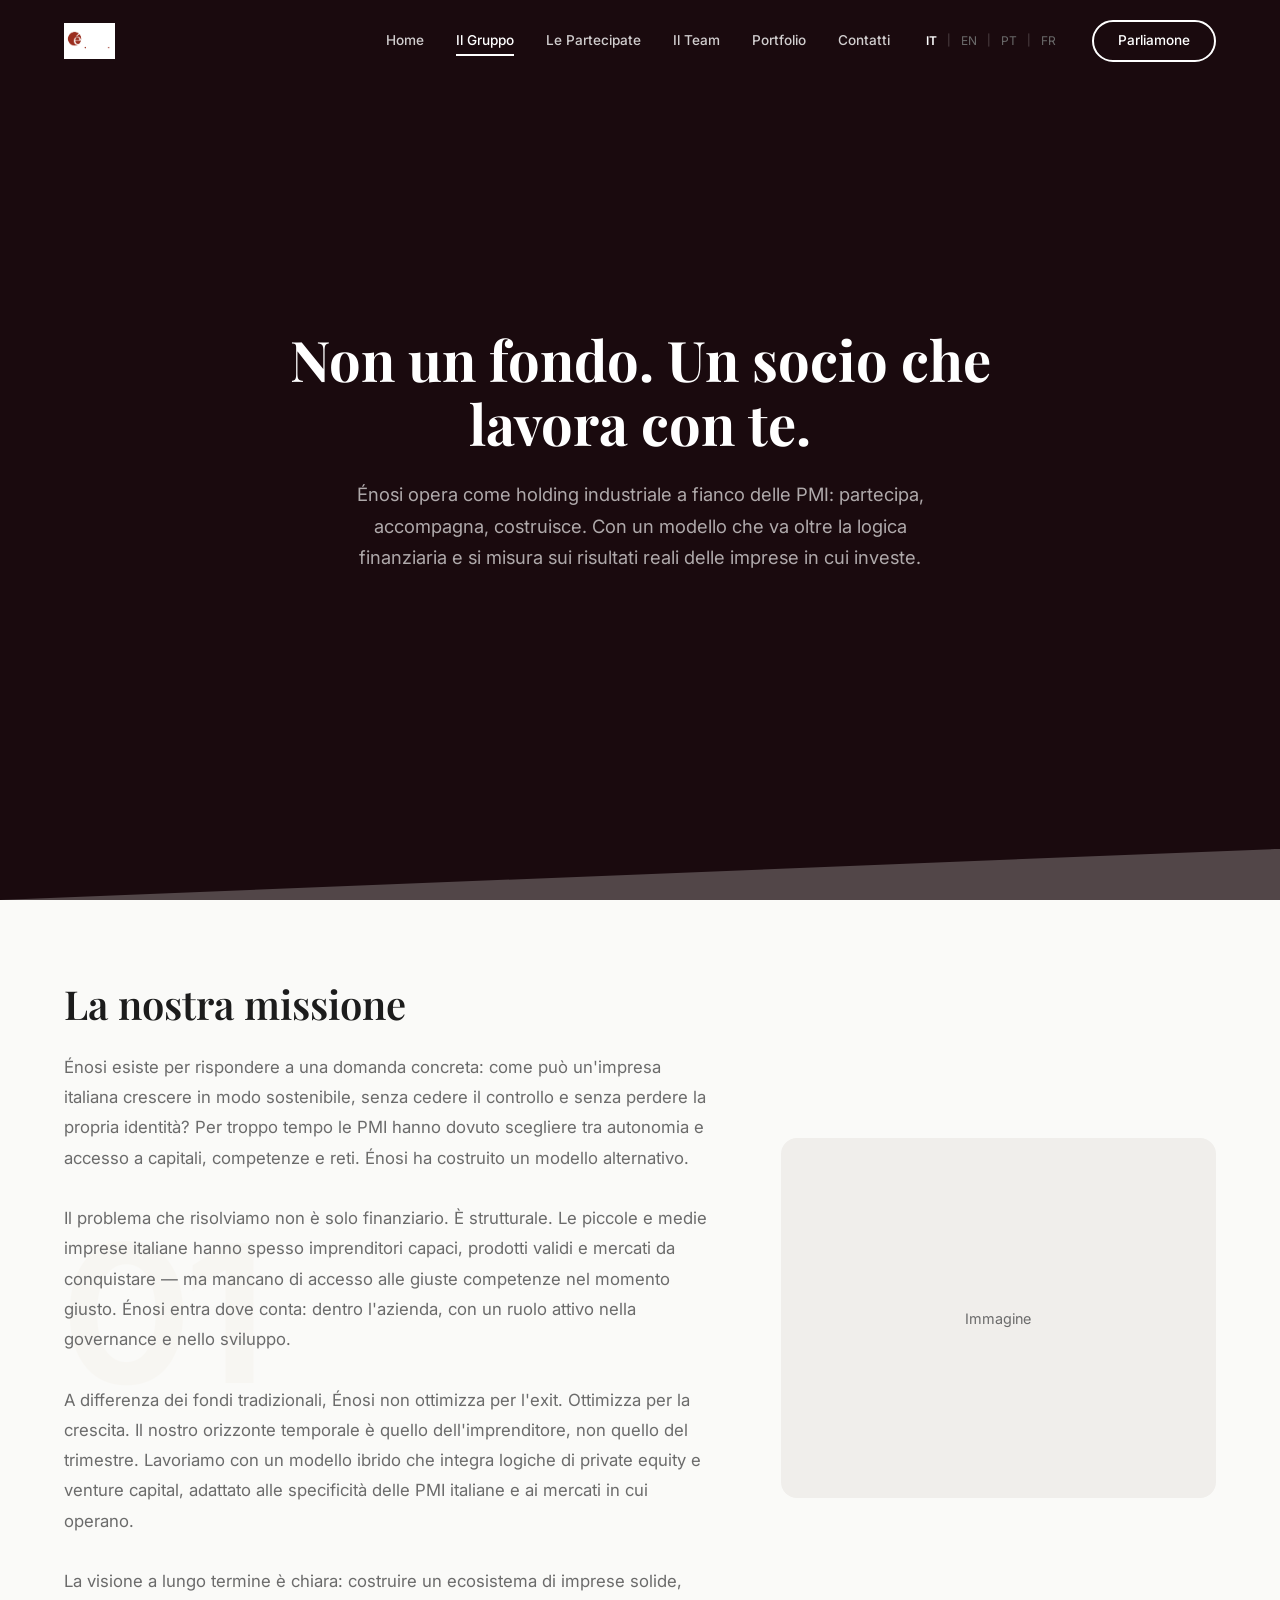
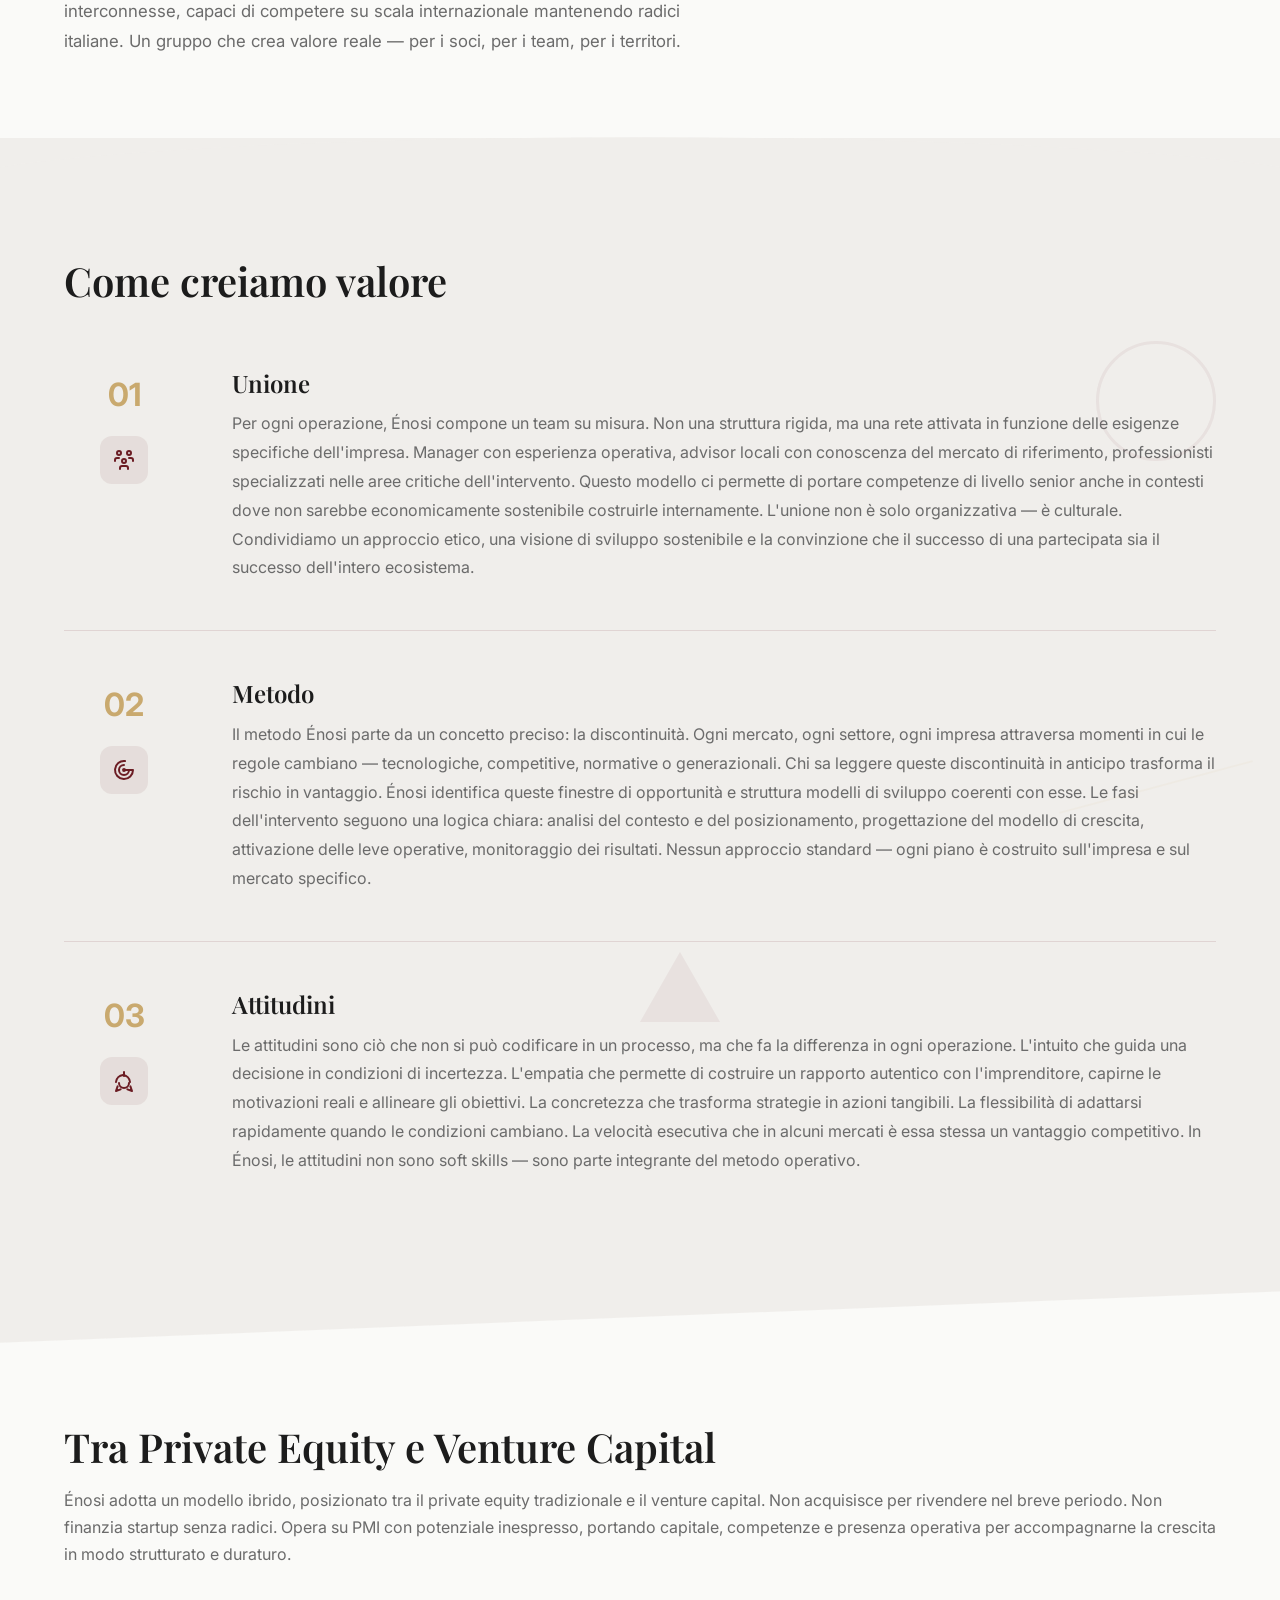
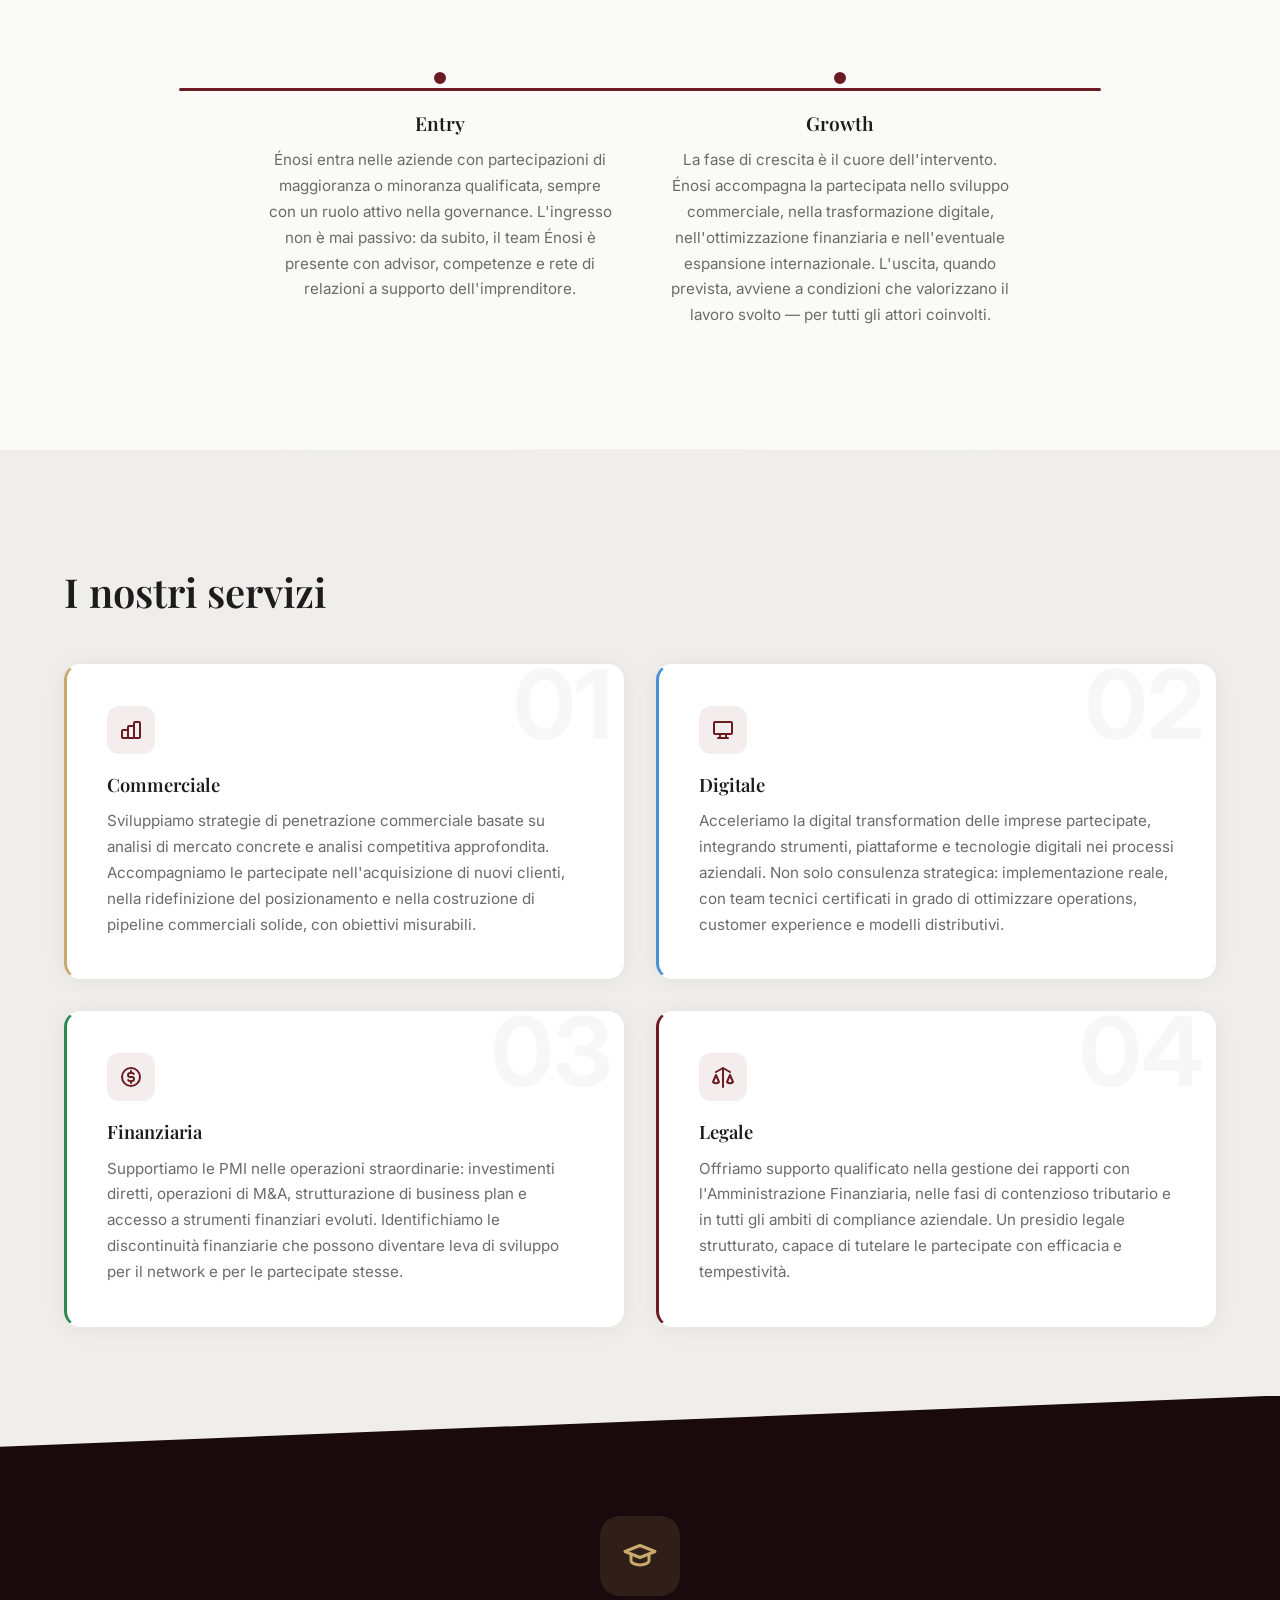
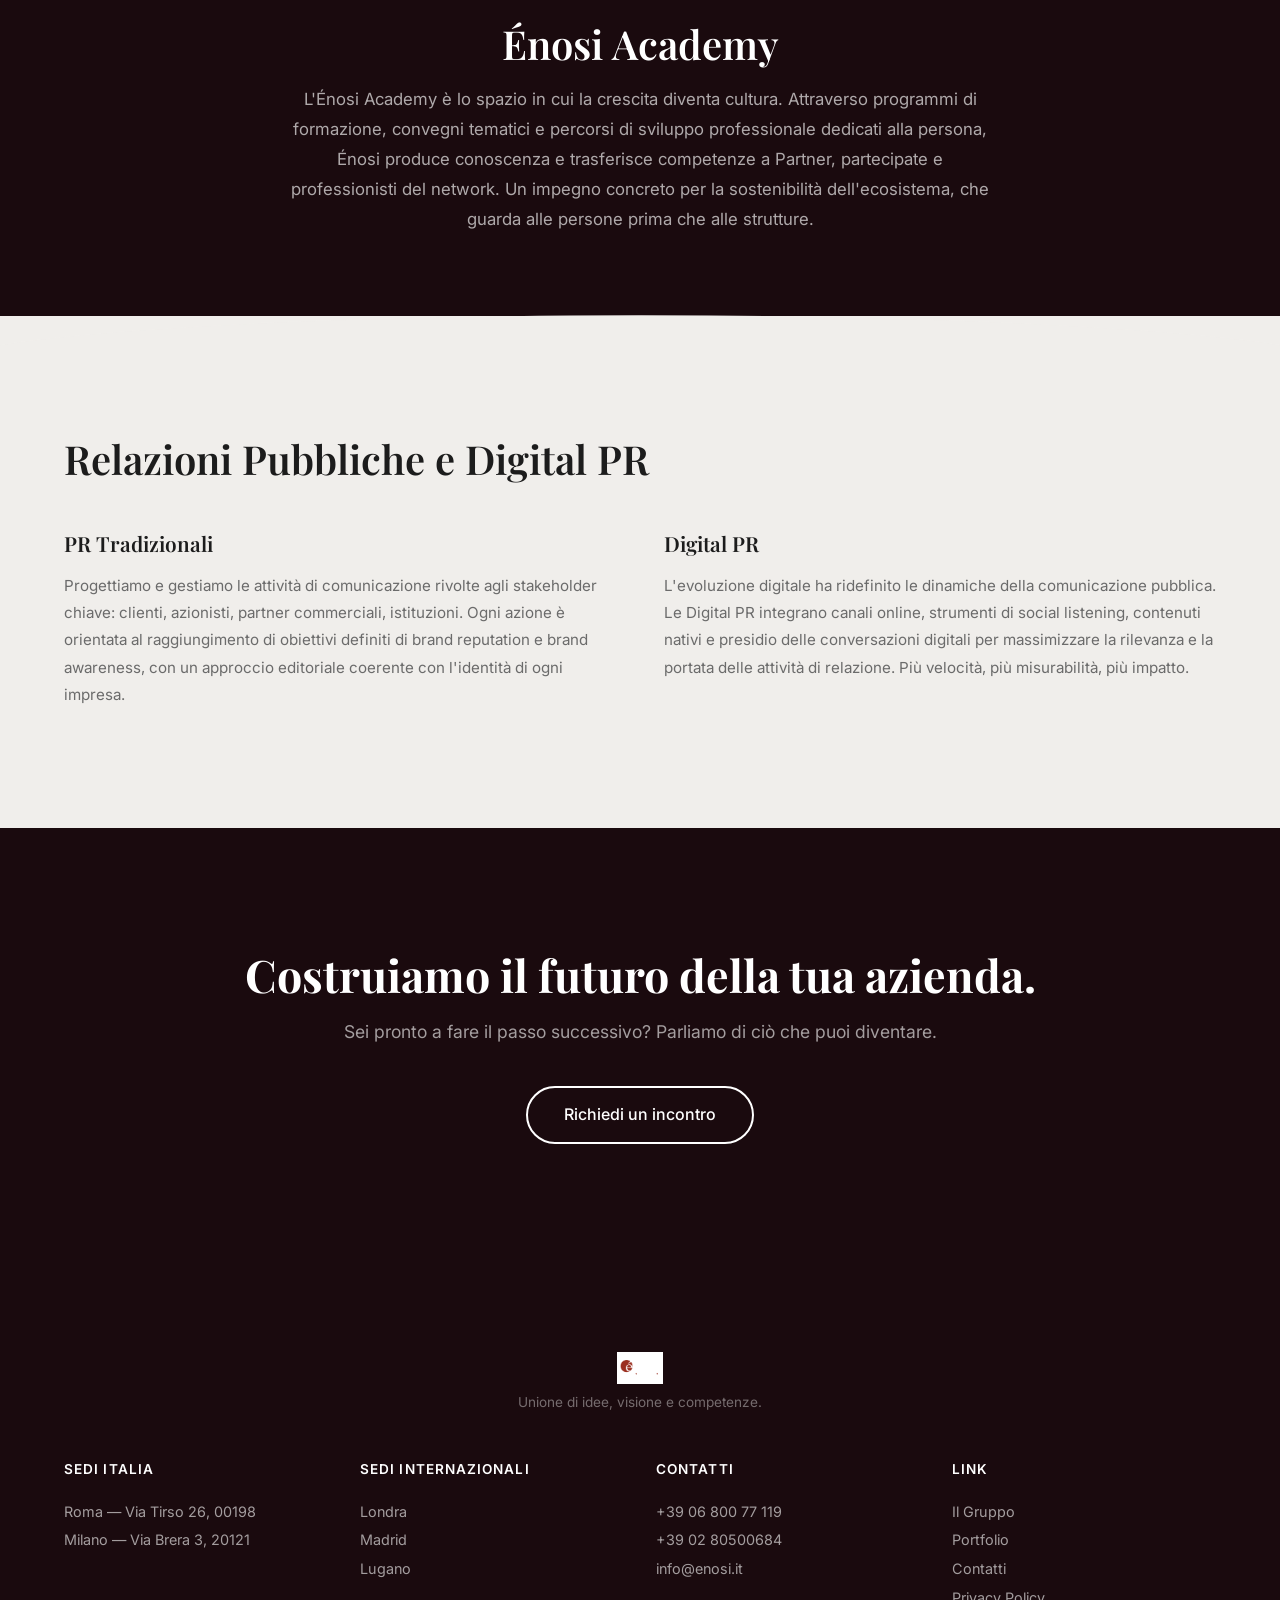
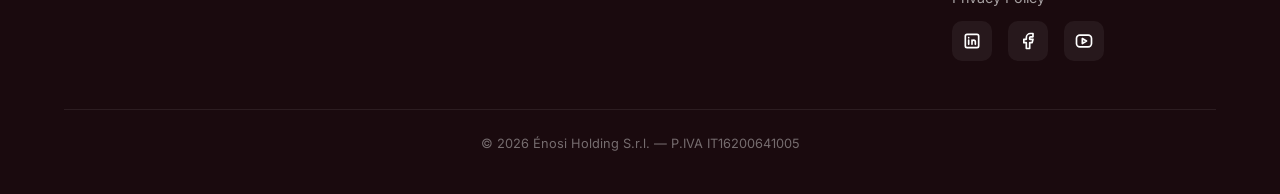
==== il-gruppo.html @ a056c956 "Énosi Holding - first deploy" ====
<!DOCTYPE html>
<html lang="it">
<head>
  <meta charset="UTF-8">
  <meta name="viewport" content="width=device-width, initial-scale=1.0">
  <title>Énosi Holding — Il Gruppo</title>
  <meta name="description" content="Scopri il modello operativo di Énosi: socio industriale attivo, advisory multidisciplinare e un approccio ibrido tra private equity e venture capital per le PMI.">
  <meta property="og:title" content="Énosi Holding — Il Gruppo">
  <meta property="og:description" content="Socio industriale, non investitore passivo. Entriamo nelle aziende con capitali, metodo e competenze. Restiamo finché il valore è creato.">
  <meta property="og:type" content="website">
  <meta property="og:url" content="https://www.enosi.it/il-gruppo.html">
  <meta property="og:image" content="assets/logo/favicon.png">
  <link rel="icon" type="image/png" href="assets/logo/favicon.png">
  <link rel="apple-touch-icon" href="assets/logo/favicon.png">
  <link rel="preconnect" href="https://fonts.googleapis.com">
  <link rel="preconnect" href="https://fonts.gstatic.com" crossorigin>
  <link href="https://fonts.googleapis.com/css2?family=Playfair+Display:wght@600;700&family=Inter:wght@400;500;600;700&display=swap" rel="stylesheet">
  <link rel="stylesheet" href="css/style.css">
</head>
<body>

  <!-- NAVBAR -->
  <nav class="navbar">
    <div class="container">
      <a href="index.html" class="navbar__logo"><img src="assets/logo/logo-white.png" alt="Énosi" class="nav-logo-img"></a>
      <div class="navbar__links">
        <a href="index.html" class="navbar__link">Home</a>
        <a href="il-gruppo.html" class="navbar__link active">Il Gruppo</a>
        <a href="le-partecipate.html" class="navbar__link" data-i18n="nav.partecipate">Le Partecipate</a>
        <a href="il-team.html" class="navbar__link" data-i18n="nav.team">Il Team</a>
        <a href="portfolio.html" class="navbar__link">Portfolio</a>
        <a href="contatti.html" class="navbar__link">Contatti</a>
        <div class="lang-switch">
          <button class="lang active" data-lang="it">IT</button>
          <span class="lang-sep">|</span>
          <button class="lang" data-lang="en">EN</button>
          <span class="lang-sep">|</span>
          <button class="lang" data-lang="pt">PT</button>
          <span class="lang-sep">|</span>
          <button class="lang" data-lang="fr">FR</button>
        </div>
        <a href="contatti.html" class="btn-nav-cta">Parliamone</a>
      </div>
      <button class="navbar__hamburger" aria-label="Menu"><span></span><span></span><span></span></button>
    </div>
    <div class="navbar__mobile-menu">
      <a href="index.html">Home</a>
      <a href="il-gruppo.html">Il Gruppo</a>
      <a href="le-partecipate.html">Le Partecipate</a>
      <a href="il-team.html">Il Team</a>
      <a href="portfolio.html">Portfolio</a>
      <a href="contatti.html">Contatti</a>
      <a href="contatti.html" class="btn-primary btn-primary--light">Parliamone</a>
    </div>
  </nav>

  <!-- HERO -->
  <section class="hero">
    <div class="hero-slideshow">
      <div class="slide active" style="background-image: url('https://images.unsplash.com/photo-1486406146926-c627a92ad1ab?w=1920&q=80')"></div>
      <div class="slide" style="background-image: url('https://images.unsplash.com/photo-1497366216548-37526070297c?w=1920&q=80')"></div>
      <div class="slide" style="background-image: url('https://images.unsplash.com/photo-1454165804606-c3d57bc86b40?w=1920&q=80')"></div>
      <div class="slide" style="background-image: url('https://images.unsplash.com/photo-1560179707-f14e90ef3623?w=1920&q=80')"></div>
      <div class="slide" style="background-image: url('https://images.unsplash.com/photo-1553484771-047a44eee27b?w=1920&q=80')"></div>
    </div>
    <div class="hero-overlay"></div>
    <div class="hero-content">
      <h1 class="hero__title word-split" data-i18n="gruppo.hero.headline">Non un fondo. Un socio che lavora con te.</h1>
      <p class="hero__subtitle" data-i18n="gruppo.hero.subtitle">Énosi opera come holding industriale a fianco delle PMI: partecipa, accompagna, costruisce. Con un modello che va oltre la logica finanziaria e si misura sui risultati reali delle imprese in cui investe.</p>
    </div>
  </section>

  <!-- MISSION SECTION -->
  <section class="section section--main mission-section section-angled">
    <span class="mission-section__deco">01</span>
    <div class="container">
      <div class="mission-layout fade-up">
        <div class="mission-layout__text">
          <h2 class="heading-section" data-i18n="gruppo.missione.title">La nostra missione</h2>
          <p class="text-body">Énosi esiste per rispondere a una domanda concreta: come può un'impresa italiana crescere in modo sostenibile, senza cedere il controllo e senza perdere la propria identità? Per troppo tempo le PMI hanno dovuto scegliere tra autonomia e accesso a capitali, competenze e reti. Énosi ha costruito un modello alternativo.<br><br>Il problema che risolviamo non è solo finanziario. È strutturale. Le piccole e medie imprese italiane hanno spesso imprenditori capaci, prodotti validi e mercati da conquistare — ma mancano di accesso alle giuste competenze nel momento giusto. Énosi entra dove conta: dentro l'azienda, con un ruolo attivo nella governance e nello sviluppo.<br><br>A differenza dei fondi tradizionali, Énosi non ottimizza per l'exit. Ottimizza per la crescita. Il nostro orizzonte temporale è quello dell'imprenditore, non quello del trimestre. Lavoriamo con un modello ibrido che integra logiche di private equity e venture capital, adattato alle specificità delle PMI italiane e ai mercati in cui operano.<br><br>La visione a lungo termine è chiara: costruire un ecosistema di imprese solide, interconnesse, capaci di competere su scala internazionale mantenendo radici italiane. Un gruppo che crea valore reale — per i soci, per i team, per i territori.</p>
        </div>
        <div class="mission-layout__image">Immagine</div>
      </div>
    </div>
  </section>

  <!-- PILLARS DETAIL SECTION -->
  <section class="section section--alt section-wave">
    <div class="container">
      <h2 class="heading-section fade-up" data-i18n="gruppo.pilastri.title">Come creiamo valore</h2>
      <div class="pillars-detail">

        <div class="pillar-detail slide-left">
          <div class="pillar-detail__deco pillar-detail__deco--circle"></div>
          <div class="pillar-detail__left">
            <span class="pillar-detail__number">01</span>
            <div class="pillar-detail__icon">
              <svg xmlns="http://www.w3.org/2000/svg" viewBox="0 0 24 24"><path d="M10 13a2 2 0 104 0 2 2 0 00-4 0"/><path d="M8 21v-1a2 2 0 012-2h4a2 2 0 012 2v1"/><path d="M15 5a2 2 0 104 0 2 2 0 00-4 0"/><path d="M17 10h2a2 2 0 012 2v1"/><path d="M5 5a2 2 0 104 0 2 2 0 00-4 0"/><path d="M3 13v-1a2 2 0 012-2h2"/></svg>
            </div>
          </div>
          <div>
            <h3 class="pillar-detail__title">Unione</h3>
            <p class="pillar-detail__text">Per ogni operazione, Énosi compone un team su misura. Non una struttura rigida, ma una rete attivata in funzione delle esigenze specifiche dell'impresa. Manager con esperienza operativa, advisor locali con conoscenza del mercato di riferimento, professionisti specializzati nelle aree critiche dell'intervento. Questo modello ci permette di portare competenze di livello senior anche in contesti dove non sarebbe economicamente sostenibile costruirle internamente. L'unione non è solo organizzativa — è culturale. Condividiamo un approccio etico, una visione di sviluppo sostenibile e la convinzione che il successo di una partecipata sia il successo dell'intero ecosistema.</p>
          </div>
        </div>

        <div class="pillar-detail fade-up">
          <div class="pillar-detail__deco pillar-detail__deco--line"></div>
          <div class="pillar-detail__left">
            <span class="pillar-detail__number">02</span>
            <div class="pillar-detail__icon">
              <svg xmlns="http://www.w3.org/2000/svg" viewBox="0 0 24 24"><path d="M12 12m-1 0a1 1 0 102 0 1 1 0 00-2 0"/><path d="M12 7a5 5 0 105 5"/><path d="M13 3.055A9 9 0 1021 12h-8"/></svg>
            </div>
          </div>
          <div>
            <h3 class="pillar-detail__title">Metodo</h3>
            <p class="pillar-detail__text">Il metodo Énosi parte da un concetto preciso: la discontinuità. Ogni mercato, ogni settore, ogni impresa attraversa momenti in cui le regole cambiano — tecnologiche, competitive, normative o generazionali. Chi sa leggere queste discontinuità in anticipo trasforma il rischio in vantaggio. Énosi identifica queste finestre di opportunità e struttura modelli di sviluppo coerenti con esse. Le fasi dell'intervento seguono una logica chiara: analisi del contesto e del posizionamento, progettazione del modello di crescita, attivazione delle leve operative, monitoraggio dei risultati. Nessun approccio standard — ogni piano è costruito sull'impresa e sul mercato specifico.</p>
          </div>
        </div>

        <div class="pillar-detail slide-right">
          <div class="pillar-detail__deco pillar-detail__deco--triangle"></div>
          <div class="pillar-detail__left">
            <span class="pillar-detail__number">03</span>
            <div class="pillar-detail__icon">
              <svg xmlns="http://www.w3.org/2000/svg" viewBox="0 0 24 24"><path d="M4 13a8 8 0 017-7 8 8 0 017 7"/><path d="M5.6 17.4L4 22l4.6-1.6"/><path d="M18.4 17.4L20 22l-4.6-1.6"/><path d="M7 14c0 2.8 2.2 5 5 5s5-2.2 5-5"/><path d="M12 7V3"/></svg>
            </div>
          </div>
          <div>
            <h3 class="pillar-detail__title">Attitudini</h3>
            <p class="pillar-detail__text">Le attitudini sono ciò che non si può codificare in un processo, ma che fa la differenza in ogni operazione. L'intuito che guida una decisione in condizioni di incertezza. L'empatia che permette di costruire un rapporto autentico con l'imprenditore, capirne le motivazioni reali e allineare gli obiettivi. La concretezza che trasforma strategie in azioni tangibili. La flessibilità di adattarsi rapidamente quando le condizioni cambiano. La velocità esecutiva che in alcuni mercati è essa stessa un vantaggio competitivo. In Énosi, le attitudini non sono soft skills — sono parte integrante del metodo operativo.</p>
          </div>
        </div>

      </div>
    </div>
  </section>

  <!-- MODEL SECTION -->
  <section class="section section--main section-angled">
    <div class="container">
      <h2 class="heading-section fade-up" data-i18n="gruppo.modello.title">Tra Private Equity e Venture Capital</h2>
      <p class="text-body fade-up">Énosi adotta un modello ibrido, posizionato tra il private equity tradizionale e il venture capital. Non acquisisce per rivendere nel breve periodo. Non finanzia startup senza radici. Opera su PMI con potenziale inespresso, portando capitale, competenze e presenza operativa per accompagnarne la crescita in modo strutturato e duraturo.</p>
      <div class="timeline">
        <div class="timeline__line"><div class="timeline__line-fill"></div></div>
        <div class="timeline__step fade-up">
          <div class="timeline__dot"></div>
          <h3 class="timeline__step-title">Entry</h3>
          <p class="timeline__step-text">Énosi entra nelle aziende con partecipazioni di maggioranza o minoranza qualificata, sempre con un ruolo attivo nella governance. L'ingresso non è mai passivo: da subito, il team Énosi è presente con advisor, competenze e rete di relazioni a supporto dell'imprenditore.</p>
        </div>
        <div class="timeline__step fade-up">
          <div class="timeline__dot"></div>
          <h3 class="timeline__step-title">Growth</h3>
          <p class="timeline__step-text">La fase di crescita è il cuore dell'intervento. Énosi accompagna la partecipata nello sviluppo commerciale, nella trasformazione digitale, nell'ottimizzazione finanziaria e nell'eventuale espansione internazionale. L'uscita, quando prevista, avviene a condizioni che valorizzano il lavoro svolto — per tutti gli attori coinvolti.</p>
        </div>
      </div>
    </div>
  </section>

  <!-- SERVICES SECTION -->
  <section class="section section--alt section-wave">
    <div class="container">
      <h2 class="heading-section fade-up" data-i18n="gruppo.servizi.title">I nostri servizi</h2>
      <div class="services-grid stagger-parent">

        <div class="service-card card-hover service-card--commerciale stagger-item">
          <span class="service-card__bg-num">01</span>
          <div class="service-card__icon">
            <svg xmlns="http://www.w3.org/2000/svg" viewBox="0 0 24 24" fill="none" stroke="currentColor" stroke-width="1.5" stroke-linecap="round" stroke-linejoin="round">
              <path d="M3 12m0 1a1 1 0 011-1h4a1 1 0 011 1v6a1 1 0 01-1 1H4a1 1 0 01-1-1z"/>
              <path d="M9 8m0 1a1 1 0 011-1h4a1 1 0 011 1v10a1 1 0 01-1 1h-4a1 1 0 01-1-1z"/>
              <path d="M15 4m0 1a1 1 0 011-1h4a1 1 0 011 1v14a1 1 0 01-1 1h-4a1 1 0 01-1-1z"/>
            </svg>
          </div>
          <h3 class="service-card__title">Commerciale</h3>
          <p class="service-card__text">Sviluppiamo strategie di penetrazione commerciale basate su analisi di mercato concrete e analisi competitiva approfondita. Accompagniamo le partecipate nell'acquisizione di nuovi clienti, nella ridefinizione del posizionamento e nella costruzione di pipeline commerciali solide, con obiettivi misurabili.</p>
        </div>

        <div class="service-card card-hover service-card--digitale stagger-item">
          <span class="service-card__bg-num">02</span>
          <div class="service-card__icon">
            <svg xmlns="http://www.w3.org/2000/svg" viewBox="0 0 24 24" fill="none" stroke="currentColor" stroke-width="1.5" stroke-linecap="round" stroke-linejoin="round">
              <rect x="3" y="4" width="18" height="12" rx="1"/>
              <path d="M7 20h10M9 16v4M15 16v4"/>
            </svg>
          </div>
          <h3 class="service-card__title">Digitale</h3>
          <p class="service-card__text">Acceleriamo la digital transformation delle imprese partecipate, integrando strumenti, piattaforme e tecnologie digitali nei processi aziendali. Non solo consulenza strategica: implementazione reale, con team tecnici certificati in grado di ottimizzare operations, customer experience e modelli distributivi.</p>
        </div>

        <div class="service-card card-hover service-card--finanziaria stagger-item">
          <span class="service-card__bg-num">03</span>
          <div class="service-card__icon">
            <svg xmlns="http://www.w3.org/2000/svg" viewBox="0 0 24 24" fill="none" stroke="currentColor" stroke-width="1.5" stroke-linecap="round" stroke-linejoin="round">
              <circle cx="12" cy="12" r="9"/>
              <path d="M14.8 9A2 2 0 0013 8h-2a2 2 0 000 4h2a2 2 0 010 4h-2a2 2 0 01-1.8-1M12 6v2m0 8v2"/>
            </svg>
          </div>
          <h3 class="service-card__title">Finanziaria</h3>
          <p class="service-card__text">Supportiamo le PMI nelle operazioni straordinarie: investimenti diretti, operazioni di M&A, strutturazione di business plan e accesso a strumenti finanziari evoluti. Identifichiamo le discontinuità finanziarie che possono diventare leva di sviluppo per il network e per le partecipate stesse.</p>
        </div>

        <div class="service-card card-hover service-card--legale stagger-item">
          <span class="service-card__bg-num">04</span>
          <div class="service-card__icon">
            <svg xmlns="http://www.w3.org/2000/svg" viewBox="0 0 24 24" fill="none" stroke="currentColor" stroke-width="1.5" stroke-linecap="round" stroke-linejoin="round">
              <path d="M12 3v19M5 7l7-4 7 4"/>
              <path d="M2 17l3-7 3 7a4.04 4.04 0 01-6 0z"/>
              <path d="M16 17l3-7 3 7a4.04 4.04 0 01-6 0z"/>
            </svg>
          </div>
          <h3 class="service-card__title">Legale</h3>
          <p class="service-card__text">Offriamo supporto qualificato nella gestione dei rapporti con l'Amministrazione Finanziaria, nelle fasi di contenzioso tributario e in tutti gli ambiti di compliance aziendale. Un presidio legale strutturato, capace di tutelare le partecipate con efficacia e tempestività.</p>
        </div>

      </div>
    </div>
  </section>

  <!-- ACADEMY SECTION -->
  <section class="academy-section section-angled">
    <div class="container">
      <div class="academy-section__icon fade-up">
        <svg xmlns="http://www.w3.org/2000/svg" viewBox="0 0 24 24"><path d="M22 9L12 5 2 9l10 4 10-4z"/><path d="M6 11v4a6 3 0 0012 0v-4"/></svg>
      </div>
      <h2 class="heading-section fade-up" data-i18n="gruppo.academy.title">Énosi Academy</h2>
      <p class="fade-up">L'Énosi Academy è lo spazio in cui la crescita diventa cultura. Attraverso programmi di formazione, convegni tematici e percorsi di sviluppo professionale dedicati alla persona, Énosi produce conoscenza e trasferisce competenze a Partner, partecipate e professionisti del network. Un impegno concreto per la sostenibilità dell'ecosistema, che guarda alle persone prima che alle strutture.</p>
    </div>
  </section>

  <!-- PR SECTION -->
  <section class="section section--alt section-wave">
    <div class="container">
      <h2 class="heading-section fade-up" data-i18n="gruppo.pr.title">Relazioni Pubbliche e Digital PR</h2>
      <div class="pr-grid">
        <div class="fade-up">
          <h3 class="pr-col__title">PR Tradizionali</h3>
          <p class="pr-col__text">Progettiamo e gestiamo le attività di comunicazione rivolte agli stakeholder chiave: clienti, azionisti, partner commerciali, istituzioni. Ogni azione è orientata al raggiungimento di obiettivi definiti di brand reputation e brand awareness, con un approccio editoriale coerente con l'identità di ogni impresa.</p>
        </div>
        <div class="fade-up">
          <h3 class="pr-col__title">Digital PR</h3>
          <p class="pr-col__text">L'evoluzione digitale ha ridefinito le dinamiche della comunicazione pubblica. Le Digital PR integrano canali online, strumenti di social listening, contenuti nativi e presidio delle conversazioni digitali per massimizzare la rilevanza e la portata delle attività di relazione. Più velocità, più misurabilità, più impatto.</p>
        </div>
      </div>
    </div>
  </section>

  <!-- CTA SECTION -->
  <section class="cta-section">
    <div class="container">
      <h2 class="cta-section__title fade-up" data-i18n="gruppo.cta.headline">Costruiamo il futuro della tua azienda.</h2>
      <p class="cta-section__subtitle fade-up" data-i18n="gruppo.cta.subtitle">Sei pronto a fare il passo successivo? Parliamo di ciò che puoi diventare.</p>
      <a href="contatti.html" class="btn-primary btn-primary--light fade-up">Richiedi un incontro</a>
    </div>
  </section>

  <!-- FOOTER -->
  <footer class="footer">
    <div class="container">
      <div class="footer__logo"><img src="assets/logo/logo-white.png" alt="Énosi" class="nav-logo-img" style="height:32px;margin:0 auto;"><p style="color:rgba(255,255,255,0.4);font-size:0.85rem;margin-top:8px;font-family:'Inter',sans-serif;">Unione di idee, visione e competenze.</p></div>
      <div class="footer__grid">
        <div class="footer__col">
          <h4 class="footer__col-title">Sedi Italia</h4>
          <p>Roma — Via Tirso 26, 00198</p>
          <p>Milano — Via Brera 3, 20121</p>
        </div>
        <div class="footer__col">
          <h4 class="footer__col-title">Sedi Internazionali</h4>
          <p>Londra</p>
          <p>Madrid</p>
          <p>Lugano</p>
        </div>
        <div class="footer__col">
          <h4 class="footer__col-title">Contatti</h4>
          <p><a href="tel:+390680077119">+39 06 800 77 119</a></p>
          <p><a href="tel:+390280500684">+39 02 80500684</a></p>
          <p><a href="mailto:info@enosi.it">info@enosi.it</a></p>
        </div>
        <div class="footer__col">
          <h4 class="footer__col-title">Link</h4>
          <p><a href="il-gruppo.html">Il Gruppo</a></p>
          <p><a href="portfolio.html">Portfolio</a></p>
          <p><a href="contatti.html">Contatti</a></p>
          <p><a href="#">Privacy Policy</a></p>
          <div class="footer__social">
            <a href="#" aria-label="LinkedIn">
              <svg xmlns="http://www.w3.org/2000/svg" viewBox="0 0 24 24" fill="none" stroke="currentColor" stroke-width="1.5" stroke-linecap="round" stroke-linejoin="round">
                <path d="M4 4m0 2a2 2 0 012-2h12a2 2 0 012 2v12a2 2 0 01-2 2H6a2 2 0 01-2-2z"/>
                <path d="M8 11v5M8 8v.01M12 16v-5M16 16v-3a2 2 0 00-4 0"/>
              </svg>
            </a>
            <a href="#" aria-label="Facebook">
              <svg xmlns="http://www.w3.org/2000/svg" viewBox="0 0 24 24" fill="none" stroke="currentColor" stroke-width="1.5" stroke-linecap="round" stroke-linejoin="round">
                <path d="M7 10v4h3v7h4v-7h3l1-4h-4V8a1 1 0 011-1h3V3h-3a5 5 0 00-5 5v2H7z"/>
              </svg>
            </a>
            <a href="#" aria-label="YouTube">
              <svg xmlns="http://www.w3.org/2000/svg" viewBox="0 0 24 24" fill="none" stroke="currentColor" stroke-width="1.5" stroke-linecap="round" stroke-linejoin="round">
                <rect x="3" y="5" width="18" height="14" rx="4"/>
                <path d="M10 9l5 3-5 3z"/>
              </svg>
            </a>
          </div>
        </div>
      </div>
      <hr class="footer__divider">
      <div class="footer__bottom"><p>&copy; 2026 Énosi Holding S.r.l. — P.IVA IT16200641005</p></div>
    </div>
  </footer>

  <script src="js/translations.js"></script>
  <script src="js/main.js"></script>
</body>
</html>
---- css/style.css ----
/* ============================================
   ÉNOSI HOLDING — Design System & Styles v2
   ============================================ */

/* --- CSS Variables --- */
:root {
  --burgundy: #6B1C23;
  --burgundy-dark: #1A0A0E;
  --bg-main: #FAFAF8;
  --bg-alt: #F0EEEB;
  --text-primary: #1C1C1C;
  --text-secondary: #6B6B6B;
  --gold: #C9A96E;
  --white: #FFFFFF;
}

/* --- Reset & Base --- */
*, *::before, *::after { margin: 0; padding: 0; box-sizing: border-box; }

html {
  scroll-behavior: smooth;
  -webkit-font-smoothing: antialiased;
  -moz-osx-font-smoothing: grayscale;
}

body {
  font-family: 'Inter', sans-serif;
  font-weight: 400;
  color: var(--text-primary);
  background: var(--bg-main);
  line-height: 1.6;
  overflow-x: hidden;
}

img { max-width: 100%; display: block; }
a { text-decoration: none; color: inherit; }
ul { list-style: none; }

h1, h2, h3, h4, h5, h6 {
  font-family: 'Playfair Display', serif;
  font-weight: 700;
  line-height: 1.2;
}

.container { max-width: 1200px; margin: 0 auto; padding: 0 24px; }

/* --- Typography --- */
.heading-display { font-family: 'Playfair Display', serif; font-weight: 700; }

.heading-section {
  font-family: 'Playfair Display', serif;
  font-weight: 600;
  font-size: 2.5rem;
  margin-bottom: 1rem;
}

.text-body {
  font-family: 'Inter', sans-serif;
  font-weight: 400;
  color: var(--text-secondary);
  line-height: 1.7;
}

.text-gold { color: var(--gold); }

/* --- Section Spacing --- */
.section { padding: 120px 0; position: relative; }
.section--dark { background: var(--burgundy-dark); color: var(--white); }
.section--main { background: var(--bg-main); }
.section--alt { background: var(--bg-alt); }

/* --- Section Dividers --- */
.section-angled {
  clip-path: polygon(0 4vw, 100% 0, 100% 100%, 0 100%);
  margin-top: -4vw;
  padding-top: calc(4vw + 80px);
}

.section-wave {
  position: relative;
  margin-top: -3vw;
  padding-top: calc(3vw + 80px);
}
.section-wave::before {
  content: '';
  position: absolute;
  top: -1px;
  left: 0;
  width: 100%;
  height: 4vw;
  background: inherit;
  clip-path: ellipse(55% 100% at 50% 100%);
  z-index: 1;
}

/* --- Navbar --- */
.navbar {
  position: fixed;
  top: 0;
  left: 0;
  width: 100%;
  z-index: 1000;
  padding: 20px 0;
  transition: background 0.4s ease, padding 0.3s ease;
}

.navbar.scrolled {
  background: rgba(26, 10, 14, 0.95);
  backdrop-filter: blur(20px);
  -webkit-backdrop-filter: blur(20px);
  padding: 12px 0;
}

.navbar .container {
  display: flex;
  align-items: center;
  justify-content: space-between;
}

.navbar__logo { display: flex; align-items: center; }
.navbar__logo img { height: 36px; width: auto; }
.nav-logo-img { height: 28px; width: auto; display: block; }

.navbar__logo-text {
  font-family: 'Playfair Display', serif;
  font-weight: 700;
  font-size: 1.5rem;
  color: var(--white);
  letter-spacing: 0.02em;
}

.navbar__links {
  display: flex;
  align-items: center;
  gap: 32px;
}

.navbar__link {
  font-family: 'Inter', sans-serif;
  font-weight: 500;
  font-size: 0.85rem;
  color: rgba(255, 255, 255, 0.8);
  position: relative;
  transition: color 0.3s ease;
}

.navbar__link:hover,
.navbar__link.active {
  color: var(--white);
}

.navbar__link::after {
  content: '';
  position: absolute;
  bottom: -4px;
  left: 0;
  width: 0;
  height: 2px;
  background: var(--white);
  transition: width 0.3s ease;
}

.navbar__link:hover::after,
.navbar__link.active::after {
  width: 100%;
}

/* Language Switcher */
.lang-switch {
  display: flex;
  align-items: center;
  gap: 6px;
}

.lang-switch .lang {
  font-family: 'Inter', sans-serif;
  font-size: 12px;
  font-weight: 400;
  color: var(--text-secondary);
  background: none;
  border: none;
  cursor: pointer;
  padding: 2px 4px;
  transition: color 0.3s ease;
}

.lang-switch .lang:hover { color: var(--white); }
.lang-switch .lang.active { color: var(--white); font-weight: 600; }

.lang-switch .lang-sep {
  font-size: 11px;
  color: rgba(255,255,255,0.25);
  user-select: none;
}

/* Navbar CTA */
.btn-nav-cta {
  font-family: 'Inter', sans-serif;
  font-weight: 500;
  font-size: 0.85rem;
  color: var(--white);
  border: 2px solid var(--white);
  border-radius: 100px;
  padding: 8px 24px;
  background: transparent;
  cursor: pointer;
  position: relative;
  overflow: hidden;
  z-index: 1;
  transition: color 0.4s ease;
}

.btn-nav-cta::before {
  content: '';
  position: absolute;
  top: 0; left: 0; width: 100%; height: 100%;
  background: var(--white);
  transform: scaleX(0);
  transform-origin: left;
  transition: transform 0.4s ease;
  z-index: -1;
}

.btn-nav-cta:hover { color: var(--burgundy-dark); }
.btn-nav-cta:hover::before { transform: scaleX(1); }

/* Hamburger */
.navbar__hamburger {
  display: none;
  flex-direction: column;
  gap: 5px;
  cursor: pointer;
  background: none;
  border: none;
  padding: 8px;
}

.navbar__hamburger span {
  display: block; width: 24px; height: 2px;
  background: var(--white);
  transition: transform 0.3s ease, opacity 0.3s ease;
}

.navbar__hamburger.open span:nth-child(1) { transform: translateY(7px) rotate(45deg); }
.navbar__hamburger.open span:nth-child(2) { opacity: 0; }
.navbar__hamburger.open span:nth-child(3) { transform: translateY(-7px) rotate(-45deg); }

/* Mobile Menu */
.navbar__mobile-menu {
  display: none;
  position: fixed;
  top: 0; left: 0; width: 100%; height: 100vh;
  background: rgba(26, 10, 14, 0.98);
  backdrop-filter: blur(20px);
  z-index: 999;
  flex-direction: column;
  align-items: center;
  justify-content: center;
  gap: 28px;
}

.navbar__mobile-menu.open { display: flex; }

.navbar__mobile-menu a {
  font-family: 'Playfair Display', serif;
  font-size: 1.8rem;
  color: var(--white);
  opacity: 0.8;
  transition: opacity 0.3s ease;
}

.navbar__mobile-menu a:hover { opacity: 1; }

/* Toast */
.toast {
  position: fixed;
  bottom: 40px;
  left: 50%;
  transform: translateX(-50%) translateY(20px);
  background: var(--burgundy-dark);
  color: var(--white);
  font-family: 'Inter', sans-serif;
  font-size: 0.9rem;
  padding: 14px 32px;
  border-radius: 12px;
  border: 1px solid rgba(201,169,110,0.2);
  box-shadow: 0 8px 32px rgba(0,0,0,0.3);
  z-index: 10000;
  opacity: 0;
  pointer-events: none;
  transition: opacity 0.4s ease, transform 0.4s ease;
}

.toast.visible {
  opacity: 1;
  transform: translateX(-50%) translateY(0);
  pointer-events: auto;
}

/* --- Buttons --- */
.btn-primary {
  display: inline-block;
  font-family: 'Inter', sans-serif;
  font-weight: 500;
  font-size: 1rem;
  border: 2px solid var(--burgundy);
  border-radius: 100px;
  padding: 14px 36px;
  background: transparent;
  color: var(--burgundy);
  cursor: pointer;
  position: relative;
  overflow: hidden;
  z-index: 1;
  transition: color 0.4s ease;
}

.btn-primary::before {
  content: '';
  position: absolute;
  top: 0; left: 0; width: 100%; height: 100%;
  background: var(--burgundy);
  transform: scaleX(0);
  transform-origin: left;
  transition: transform 0.4s ease;
  z-index: -1;
}

.btn-primary:hover { color: var(--white); }
.btn-primary:hover::before { transform: scaleX(1); }

.btn-primary--light { border-color: var(--white); color: var(--white); }
.btn-primary--light::before { background: var(--white); }
.btn-primary--light:hover { color: var(--burgundy-dark); }

.btn-secondary {
  font-family: 'Inter', sans-serif;
  font-weight: 500;
  color: var(--text-secondary);
  position: relative;
  display: inline-block;
  transition: color 0.3s ease;
}

.btn-secondary::after {
  content: '';
  position: absolute;
  bottom: -2px; left: 0; width: 0; height: 2px;
  background: currentColor;
  transition: width 0.3s ease;
}

.btn-secondary:hover::after { width: 100%; }

/* --- Card Hover (Universal) --- */
.card-hover {
  transition: transform 0.35s cubic-bezier(.22,1,.36,1),
              box-shadow 0.35s ease,
              border-color 0.35s ease;
}

.card-hover:hover {
  transform: translateY(-6px) scale(1.02);
  box-shadow: 0 12px 40px rgba(0,0,0,0.1);
  border-color: rgba(107,28,35,0.15);
}

/* --- Hero --- */
.hero {
  min-height: 100vh;
  display: flex;
  align-items: center;
  justify-content: center;
  text-align: center;
  background: var(--burgundy-dark);
  padding: 120px 24px 80px;
  position: relative;
  overflow: hidden;
}

.hero--short { min-height: 50vh; }

/* Hero Slideshow */
.hero-slideshow {
  position: absolute;
  inset: 0;
  z-index: 0;
}

.hero-slideshow .slide {
  position: absolute;
  inset: 0;
  background-size: cover;
  background-position: center;
  opacity: 0;
  transition: opacity 1.5s ease-in-out;
}

.hero-slideshow .slide.active { opacity: 1; }

.hero-overlay {
  position: absolute;
  inset: 0;
  background: rgba(26, 10, 14, 0.75);
  z-index: 1;
}

.hero-content {
  position: relative;
  z-index: 2;
  max-width: 800px;
}

.hero__content { max-width: 800px; }

.hero__title {
  font-family: 'Playfair Display', serif;
  font-weight: 700;
  font-size: 3.5rem;
  color: var(--white);
  margin-bottom: 24px;
  line-height: 1.15;
}

.hero__subtitle {
  font-family: 'Inter', sans-serif;
  font-weight: 400;
  font-size: 1.15rem;
  color: rgba(255, 255, 255, 0.65);
  margin-bottom: 40px;
  line-height: 1.7;
  max-width: 600px;
  margin-left: auto;
  margin-right: auto;
}

/* Hero geometric BG (il-gruppo) */
.hero__grid-bg {
  position: absolute;
  inset: 0;
  overflow: hidden;
  pointer-events: none;
  z-index: 0;
}

.hero__grid-bg::before {
  content: '';
  position: absolute;
  top: -50%; left: -50%;
  width: 200%; height: 200%;
  background:
    repeating-linear-gradient(0deg, transparent, transparent 80px, rgba(107,28,35,0.06) 80px, rgba(107,28,35,0.06) 81px),
    repeating-linear-gradient(90deg, transparent, transparent 80px, rgba(107,28,35,0.06) 80px, rgba(107,28,35,0.06) 81px);
  animation: gridRotate 60s linear infinite;
  transform-origin: center;
}

@keyframes gridRotate {
  0% { transform: rotate(0deg) perspective(600px) rotateX(5deg); }
  100% { transform: rotate(360deg) perspective(600px) rotateX(5deg); }
}

.hero > .container { position: relative; z-index: 1; }

/* Scroll hint */
.scroll-hint {
  position: absolute;
  bottom: 32px; left: 50%;
  transform: translateX(-50%);
  text-align: center;
  color: rgba(255, 255, 255, 0.4);
  font-size: 0.8rem;
  font-family: 'Inter', sans-serif;
  animation: scrollBounce 2s ease-in-out infinite;
  z-index: 1;
}

.scroll-hint__arrow {
  display: block; margin: 0 auto 8px; width: 24px; height: 24px;
  stroke: rgba(255, 255, 255, 0.4);
}

@keyframes scrollBounce {
  0%, 100% { transform: translateX(-50%) translateY(0); }
  50% { transform: translateX(-50%) translateY(8px); }
}

/* --- Word Split Animation --- */
.word-split .word {
  display: inline-block;
  opacity: 0;
  transform: translateY(30px);
  transition: opacity 0.5s ease, transform 0.5s ease;
}

.word-split.animated .word { opacity: 1; transform: translateY(0); }

/* --- Scroll Animation — Globe Canvas --- */
.scroll-animation {
  position: relative;
  height: 300vh;
  background: var(--bg-main);
}

.scroll-animation__sticky {
  position: sticky;
  top: 0;
  height: 100vh;
  width: 100%;
  overflow: hidden;
  -webkit-mask-image: radial-gradient(
    ellipse 70% 65% at 38% 50%,
    black 35%,
    transparent 70%
  );
  mask-image: radial-gradient(
    ellipse 70% 65% at 38% 50%,
    black 35%,
    transparent 70%
  );
}

.scroll-animation__canvas {
  max-width: 100%;
  max-height: 100vh;
  will-change: transform;
  z-index: 1;
}

/* Scroll Annotation Cards */
.scroll-card {
  position: absolute;
  right: 8%;
  top: 50%;
  transform: translateY(-50%);
  width: 420px;
  padding: 44px;
  background: rgba(255,255,255,0.92);
  backdrop-filter: blur(20px);
  -webkit-backdrop-filter: blur(20px);
  border: 1px solid rgba(107,28,35,0.1);
  border-radius: 20px;
  box-shadow: 0 8px 40px rgba(0,0,0,0.08);
  opacity: 0;
  transition: opacity 0.4s ease, transform 0.4s ease;
  z-index: 10;
  pointer-events: none;
}

.scroll-card.visible { opacity: 1; }

.scroll-card .card-icon {
  width: 48px; height: 48px;
  background: rgba(107,28,35,0.08);
  border-radius: 12px;
  display: flex; align-items: center; justify-content: center;
  margin-bottom: 16px;
}

.scroll-card .card-icon svg {
  stroke: var(--burgundy); fill: none;
  stroke-width: 2; stroke-linecap: round; stroke-linejoin: round;
  width: 28px; height: 28px;
}

.scroll-card h3 {
  font-family: 'Playfair Display', serif;
  font-size: 1.5rem;
  color: var(--text-primary);
  margin-bottom: 12px;
}

.scroll-card p {
  font-family: 'Inter', sans-serif;
  font-size: 1.05rem;
  color: var(--text-secondary);
  line-height: 1.7;
}

.scroll-card .card-detail {
  font-family: 'Inter', sans-serif;
  font-size: 0.8rem;
  color: #999;
  margin-top: 12px;
  padding-top: 12px;
  border-top: 1px solid rgba(0,0,0,0.06);
  letter-spacing: 0.02em;
  line-height: 1.5;
}

/* Frame Loader */
.frame-loader {
  position: fixed;
  top: 0; left: 0; width: 100%; height: 100%;
  background: var(--white);
  display: flex; flex-direction: column;
  align-items: center; justify-content: center;
  z-index: 9999;
  transition: opacity 0.5s ease;
}

.frame-loader.hidden { opacity: 0; pointer-events: none; }

.frame-loader__bar-container {
  width: 200px; height: 3px;
  background: rgba(0, 0, 0, 0.08);
  border-radius: 3px; overflow: hidden; margin-top: 24px;
}

.frame-loader__bar {
  height: 100%; width: 0%;
  background: var(--burgundy);
  border-radius: 3px;
  transition: width 0.15s ease;
}

.frame-loader__text {
  font-family: 'Inter', sans-serif;
  font-size: 0.85rem;
  color: var(--text-secondary);
  margin-top: 12px;
}

/* --- Pillar Cards --- */
.pillars-grid {
  display: grid;
  grid-template-columns: repeat(3, 1fr);
  gap: 32px;
  margin-top: 48px;
}

.pillar-card {
  background: var(--white);
  border-radius: 16px;
  padding: 40px;
  box-shadow: 0 2px 24px rgba(0, 0, 0, 0.06);
  border: 2px solid transparent;
}

.pillar-card__icon {
  width: 48px; height: 48px;
  border-radius: 12px;
  background: rgba(107, 28, 35, 0.08);
  display: flex; align-items: center; justify-content: center;
  margin-bottom: 24px;
}

.pillar-card__icon svg {
  width: 24px; height: 24px;
  stroke: var(--burgundy); fill: none;
  stroke-width: 2; stroke-linecap: round; stroke-linejoin: round;
}

.pillar-card__title {
  font-family: 'Playfair Display', serif;
  font-weight: 600; font-size: 1.35rem;
  margin-bottom: 12px; color: var(--text-primary);
}

.pillar-card__text {
  font-family: 'Inter', sans-serif;
  font-weight: 400; font-size: 0.95rem;
  color: var(--text-secondary); line-height: 1.7;
}

/* --- Marquee --- */
.marquee-section { overflow: hidden; padding: 80px 0; }

.marquee-track {
  display: flex; width: max-content;
  animation: marqueeScroll 40s linear infinite;
}

.marquee-track:hover { animation-play-state: paused; }

.marquee-item {
  flex-shrink: 0;
  display: flex; align-items: center; justify-content: center;
  padding: 16px 40px; margin: 0 16px;
  background: var(--bg-alt); border-radius: 12px;
  font-family: 'Inter', sans-serif; font-weight: 600;
  font-size: 0.9rem; color: var(--text-secondary);
  white-space: nowrap; min-width: 160px; height: 60px;
}

@keyframes marqueeScroll {
  0% { transform: translateX(0); }
  100% { transform: translateX(-50%); }
}

/* --- CTA Section --- */
.cta-section {
  text-align: center;
  padding: 120px 24px;
  background: var(--burgundy-dark);
}

.cta-section__title {
  font-family: 'Playfair Display', serif;
  font-weight: 700; font-size: 2.8rem;
  color: var(--white); margin-bottom: 16px;
}

.cta-section__subtitle {
  font-family: 'Inter', sans-serif;
  font-weight: 400; font-size: 1.1rem;
  color: rgba(255, 255, 255, 0.6);
  margin-bottom: 40px;
}

/* --- Footer --- */
.footer {
  background: var(--burgundy-dark);
  padding: 80px 0 40px;
  color: rgba(255, 255, 255, 0.7);
}

.footer__logo { text-align: center; margin-bottom: 48px; }

.footer__logo-text {
  font-family: 'Playfair Display', serif;
  font-weight: 700; font-size: 1.8rem; color: var(--white);
}

.footer__grid {
  display: grid;
  grid-template-columns: repeat(4, 1fr);
  gap: 32px; margin-bottom: 48px;
}

.footer__col-title {
  font-family: 'Inter', sans-serif;
  font-weight: 600; font-size: 0.85rem;
  color: var(--white); text-transform: uppercase;
  letter-spacing: 0.08em; margin-bottom: 20px;
}

.footer__col p, .footer__col a {
  font-family: 'Inter', sans-serif;
  font-size: 0.9rem; color: rgba(255, 255, 255, 0.6);
  line-height: 2; transition: color 0.3s ease;
}

.footer__col a:hover { color: var(--white); }

.footer__social {
  display: flex; gap: 16px; margin-top: 8px;
}

.footer__social a {
  display: flex; align-items: center; justify-content: center;
  width: 40px; height: 40px; border-radius: 10px;
  background: rgba(255, 255, 255, 0.06);
  transition: background 0.3s ease;
}

.footer__social a:hover { background: rgba(255, 255, 255, 0.12); }

.footer__social svg {
  width: 20px; height: 20px;
  stroke: var(--white); fill: none;
  stroke-width: 2; stroke-linecap: round; stroke-linejoin: round;
}

.footer__divider {
  border: none;
  border-top: 1px solid rgba(255, 255, 255, 0.08);
  margin-bottom: 24px;
}

.footer__bottom {
  text-align: center; font-size: 0.8rem;
  color: rgba(255, 255, 255, 0.4);
}

/* --- Fade Up Animation --- */
.fade-up {
  opacity: 0; transform: translateY(48px);
  transition: opacity 0.7s ease, transform 0.7s ease;
}

.fade-up.visible { opacity: 1; transform: translateY(0); }

/* Slide variants for il-gruppo pillars */
.slide-left {
  opacity: 0; transform: translateX(-80px);
  transition: opacity 0.7s ease, transform 0.7s ease;
}
.slide-left.visible { opacity: 1; transform: translateX(0); }

.slide-right {
  opacity: 0; transform: translateX(80px);
  transition: opacity 0.7s ease, transform 0.7s ease;
}
.slide-right.visible { opacity: 1; transform: translateX(0); }

/* --- Stagger --- */
.stagger-item {
  opacity: 0; transform: translateY(48px);
  transition: opacity 0.7s ease, transform 0.7s ease;
}

.stagger-item.visible { opacity: 1; transform: translateY(0); }

/* ============================================
   IL GRUPPO PAGE
   ============================================ */

/* Mission */
.mission-section {
  position: relative;
  overflow: hidden;
}

.mission-section__deco {
  position: absolute;
  top: 50%; left: 5%;
  transform: translateY(-50%);
  font-family: 'Inter', sans-serif;
  font-weight: 700;
  font-size: 15vw;
  color: var(--gold);
  opacity: 0.04;
  line-height: 1;
  pointer-events: none;
  z-index: 0;
}

.mission-layout {
  display: grid;
  grid-template-columns: 1.5fr 1fr;
  gap: 64px;
  align-items: center;
  position: relative;
  z-index: 1;
}

.mission-layout__text .heading-section { margin-bottom: 24px; }

.mission-layout__text p {
  color: var(--text-secondary); font-size: 1.05rem; line-height: 1.8;
}

.mission-layout__image {
  border-radius: 16px; background: var(--bg-alt);
  height: 360px; display: flex;
  align-items: center; justify-content: center;
  color: var(--text-secondary); font-size: 0.9rem;
}

/* Pillar detail with decorative shapes */
.pillar-detail {
  padding: 48px 0;
  border-bottom: 1px solid rgba(107, 28, 35, 0.12);
  display: grid;
  grid-template-columns: 120px 1fr;
  gap: 48px;
  align-items: start;
  position: relative;
}

.pillar-detail:last-child { border-bottom: none; }

.pillar-detail__deco {
  position: absolute;
  pointer-events: none;
  z-index: 0;
  opacity: 0.06;
}

.pillar-detail__deco--circle {
  width: 120px; height: 120px;
  border-radius: 50%;
  border: 3px solid var(--burgundy);
  right: 0; top: 20px;
}

.pillar-detail__deco--line {
  width: 200px; height: 2px;
  background: var(--gold);
  right: -40px; top: 50%;
  transform: rotate(-15deg);
}

.pillar-detail__deco--triangle {
  width: 0; height: 0;
  border-left: 40px solid transparent;
  border-right: 40px solid transparent;
  border-bottom: 70px solid var(--burgundy);
  left: 50%; top: 10px;
}

.pillar-detail__left {
  display: flex; flex-direction: column;
  align-items: center; gap: 16px;
  position: relative; z-index: 1;
}

.pillar-detail__number {
  font-family: 'Inter', sans-serif;
  font-weight: 700; font-size: 2rem; color: var(--gold);
}

.pillar-detail__icon {
  width: 48px; height: 48px; border-radius: 12px;
  background: rgba(107, 28, 35, 0.08);
  display: flex; align-items: center; justify-content: center;
}

.pillar-detail__icon svg {
  width: 24px; height: 24px;
  stroke: var(--burgundy); fill: none;
  stroke-width: 2; stroke-linecap: round; stroke-linejoin: round;
}

.pillar-detail__title {
  font-family: 'Playfair Display', serif;
  font-weight: 600; font-size: 1.5rem; margin-bottom: 12px;
}

.pillar-detail__text {
  color: var(--text-secondary); line-height: 1.8; font-size: 1rem;
}

/* Timeline (Model section) */
.timeline {
  position: relative;
  display: flex;
  align-items: flex-start;
  justify-content: center;
  gap: 0;
  margin-top: 60px;
  padding: 40px 0;
}

.timeline__line {
  position: absolute;
  top: 60px;
  left: 10%;
  width: 80%;
  height: 3px;
  background: var(--bg-alt);
  z-index: 0;
}

.timeline__line-fill {
  height: 100%;
  width: 0%;
  background: var(--burgundy);
  transition: width 1.2s ease;
  border-radius: 3px;
}

.timeline__line-fill.animated { width: 100%; }

.timeline__step {
  position: relative;
  z-index: 1;
  flex: 1;
  text-align: center;
  max-width: 400px;
  padding: 0 24px;
}

.timeline__dot {
  width: 20px; height: 20px;
  border-radius: 50%;
  background: var(--burgundy);
  border: 4px solid var(--bg-main);
  margin: 0 auto 24px;
  position: relative;
  z-index: 2;
}

.timeline__step-title {
  font-family: 'Playfair Display', serif;
  font-weight: 600; font-size: 1.2rem;
  margin-bottom: 12px;
}

.timeline__step-text {
  font-size: 0.95rem; color: var(--text-secondary); line-height: 1.7;
}

/* Services — enhanced */
.services-grid {
  display: grid;
  grid-template-columns: repeat(2, 1fr);
  gap: 32px;
  margin-top: 48px;
}

.service-card {
  background: var(--white);
  border-radius: 16px;
  padding: 40px;
  box-shadow: 0 2px 24px rgba(0, 0, 0, 0.06);
  border: 2px solid transparent;
  position: relative;
  overflow: hidden;
}

.service-card__bg-num {
  position: absolute;
  top: -10px; right: 10px;
  font-family: 'Inter', sans-serif;
  font-weight: 700; font-size: 6rem;
  color: var(--text-primary);
  opacity: 0.03;
  line-height: 1;
  pointer-events: none;
}

.service-card--commerciale { border-left: 3px solid var(--gold); }
.service-card--digitale { border-left: 3px solid #4A90D9; }
.service-card--finanziaria { border-left: 3px solid #2D8A4E; }
.service-card--legale { border-left: 3px solid var(--burgundy); }

.service-card__icon {
  width: 48px; height: 48px; border-radius: 12px;
  background: rgba(107, 28, 35, 0.08);
  display: flex; align-items: center; justify-content: center;
  margin-bottom: 20px;
  position: relative; z-index: 1;
}

.service-card__icon svg {
  width: 24px; height: 24px;
  stroke: var(--burgundy); fill: none;
  stroke-width: 2; stroke-linecap: round; stroke-linejoin: round;
}

.service-card__title {
  font-family: 'Playfair Display', serif;
  font-weight: 600; font-size: 1.15rem; margin-bottom: 12px;
  position: relative; z-index: 1;
}

.service-card__text {
  color: var(--text-secondary); line-height: 1.7; font-size: 0.95rem;
  position: relative; z-index: 1;
}

/* Academy — dark feature highlight */
.academy-section {
  background: var(--burgundy-dark);
  color: var(--white);
  text-align: center;
  padding: 120px 24px;
}

.academy-section__icon {
  width: 80px; height: 80px;
  border-radius: 20px;
  background: rgba(201,169,110,0.12);
  display: flex; align-items: center; justify-content: center;
  margin: 0 auto 24px;
}

.academy-section__icon svg {
  width: 36px; height: 36px;
  stroke: var(--gold); fill: none;
  stroke-width: 2; stroke-linecap: round; stroke-linejoin: round;
}

.academy-section .heading-section {
  color: var(--white); margin-bottom: 16px;
}

.academy-section p {
  color: rgba(255,255,255,0.65);
  max-width: 700px; margin: 0 auto;
  font-size: 1.05rem; line-height: 1.8;
}

/* PR Section */
.pr-grid {
  display: grid;
  grid-template-columns: repeat(2, 1fr);
  gap: 48px;
  margin-top: 48px;
}

.pr-col__title {
  font-family: 'Playfair Display', serif;
  font-weight: 600; font-size: 1.3rem;
  margin-bottom: 16px; color: var(--text-primary);
}

.pr-col__text {
  color: var(--text-secondary); line-height: 1.8; font-size: 0.95rem;
}

/* ============================================
   PORTFOLIO PAGE
   ============================================ */

/* Filter tabs */
.filter-tabs {
  display: flex; flex-wrap: wrap; gap: 12px;
  justify-content: center; margin-bottom: 48px;
}

.filter-tab {
  font-family: 'Inter', sans-serif;
  font-weight: 500; font-size: 0.9rem;
  padding: 10px 24px; border-radius: 100px;
  border: 1px solid rgba(107, 28, 35, 0.2);
  background: transparent; color: var(--text-secondary);
  cursor: pointer; transition: all 0.3s ease;
}

.filter-tab:hover { border-color: var(--burgundy); color: var(--burgundy); }
.filter-tab.active { background: var(--burgundy); color: var(--white); border-color: var(--burgundy); }

/* Portfolio grid */
.portfolio-grid {
  display: grid;
  grid-template-columns: repeat(3, 1fr);
  gap: 32px;
}

.portfolio-card {
  background: var(--white);
  border-radius: 16px;
  padding: 32px;
  box-shadow: 0 2px 24px rgba(0, 0, 0, 0.06);
  border: 2px solid transparent;
  cursor: pointer;
}

.portfolio-card__logo {
  width: 80px; height: 80px; border-radius: 12px;
  background: var(--bg-alt);
  display: flex; align-items: center; justify-content: center;
  font-family: 'Inter', sans-serif; font-weight: 600;
  font-size: 0.65rem; color: var(--text-secondary);
  text-align: center; margin-bottom: 16px;
  padding: 8px; line-height: 1.2;
}

.portfolio-card__name {
  font-family: 'Inter', sans-serif;
  font-weight: 600; font-size: 1.05rem;
  margin-bottom: 8px; color: var(--text-primary);
}

.portfolio-card__meta {
  display: flex; align-items: center; gap: 12px; margin-bottom: 12px;
}

.portfolio-card__tag {
  font-family: 'Inter', sans-serif;
  font-size: 0.75rem; font-weight: 500;
  padding: 4px 12px; border-radius: 100px;
  background: rgba(107, 28, 35, 0.08); color: var(--burgundy);
}

.portfolio-card__percent {
  font-family: 'Inter', sans-serif;
  font-weight: 700; font-size: 0.85rem; color: var(--gold);
}

.portfolio-card__desc {
  font-size: 0.9rem; color: var(--text-secondary); line-height: 1.6;
}

/* Highlight case */
.highlight-case {
  border: 1px solid rgba(201, 169, 110, 0.3);
  border-radius: 16px; padding: 64px;
  max-width: 900px; margin: 0 auto;
}

.highlight-case__badge {
  display: inline-block;
  font-family: 'Inter', sans-serif;
  font-size: 0.8rem; font-weight: 500;
  padding: 6px 16px; border-radius: 100px;
  background: rgba(201, 169, 110, 0.15); color: var(--gold);
  margin-top: 24px;
}

.highlight-case__title {
  font-family: 'Playfair Display', serif;
  font-weight: 700; font-size: 2rem;
  color: var(--white); margin-bottom: 8px;
}

.highlight-case__subtitle {
  font-family: 'Inter', sans-serif;
  font-weight: 500; color: var(--gold);
  margin-bottom: 24px; font-size: 1rem;
}

.highlight-case__text {
  color: rgba(255, 255, 255, 0.7); line-height: 1.8; font-size: 1rem;
}

/* Dark City Cards (Portfolio) */
.city-card--dark {
  background: var(--burgundy-dark);
  border: 1px solid rgba(201,169,110,0.2);
  color: var(--white);
  border-radius: 16px;
  padding: 32px 24px;
  text-align: center;
  transition: box-shadow 0.35s ease, transform 0.35s ease;
}

.city-card--dark:hover {
  box-shadow: 0 0 30px rgba(201,169,110,0.15);
  transform: translateY(-4px);
}

.city-card--dark .city-card__icon {
  background: rgba(201,169,110,0.12);
  margin: 0 auto 16px;
}

.city-card--dark .city-card__icon svg {
  stroke: var(--gold);
}

.city-card--dark .city-card__name {
  color: var(--white);
}

.city-card--dark .city-card__address {
  color: rgba(255,255,255,0.6);
}

/* Cities grid */
.cities-grid {
  display: grid;
  grid-template-columns: repeat(4, 1fr);
  gap: 24px; margin-top: 48px;
}

.city-card {
  border-radius: 16px;
  padding: 32px 24px;
  text-align: center;
}

.city-card__icon {
  width: 48px; height: 48px; border-radius: 12px;
  display: flex; align-items: center; justify-content: center;
  margin: 0 auto 16px;
}

.city-card__icon svg {
  width: 24px; height: 24px;
  fill: none; stroke-width: 2;
  stroke-linecap: round; stroke-linejoin: round;
}

.city-card__name {
  font-family: 'Playfair Display', serif;
  font-weight: 600; font-size: 1.1rem; margin-bottom: 8px;
}

.city-card__address {
  font-size: 0.85rem; line-height: 1.6;
}

/* World Map SVG */
.world-map-container {
  position: relative;
  max-width: 900px;
  margin: 48px auto 0;
}

.world-map-container svg {
  width: 100%;
  height: auto;
}

.map-point {
  cursor: pointer;
  transition: transform 0.3s ease;
}

.map-point:hover { transform: scale(1.3); }

.map-point__pulse {
  animation: mapPulse 2s ease-in-out infinite;
  transform-origin: center;
}

@keyframes mapPulse {
  0% { r: 6; opacity: 0.3; }
  50% { r: 14; opacity: 0; }
  100% { r: 6; opacity: 0.3; }
}

.map-tooltip {
  position: absolute;
  background: var(--burgundy-dark);
  color: var(--white);
  font-family: 'Inter', sans-serif;
  font-size: 0.8rem;
  padding: 8px 16px;
  border-radius: 8px;
  pointer-events: none;
  opacity: 0;
  transition: opacity 0.3s ease;
  z-index: 10;
  white-space: nowrap;
}

.map-tooltip.visible { opacity: 1; }

/* Portfolio Modal */
.modal-overlay {
  position: fixed;
  inset: 0;
  background: rgba(0,0,0,0.7);
  backdrop-filter: blur(8px);
  -webkit-backdrop-filter: blur(8px);
  z-index: 10000;
  display: flex;
  align-items: center;
  justify-content: center;
  opacity: 0;
  pointer-events: none;
  transition: opacity 0.35s ease;
  padding: 24px;
}

.modal-overlay.open {
  opacity: 1;
  pointer-events: auto;
}

.modal-card {
  background: var(--white);
  max-width: 700px;
  width: 100%;
  border-radius: 20px;
  padding: 48px;
  position: relative;
  transform: scale(0.9);
  transition: transform 0.35s ease;
  max-height: 90vh;
  overflow-y: auto;
}

.modal-overlay.open .modal-card { transform: scale(1); }

.modal-close {
  position: absolute;
  top: 20px; right: 20px;
  width: 36px; height: 36px;
  border-radius: 50%;
  border: none;
  background: var(--bg-alt);
  cursor: pointer;
  display: flex; align-items: center; justify-content: center;
  font-size: 1.2rem;
  color: var(--text-secondary);
  transition: background 0.3s ease;
}

.modal-close:hover { background: rgba(107,28,35,0.1); }

.modal-logo {
  width: 120px; height: 120px;
  border-radius: 16px; background: var(--bg-alt);
  display: flex; align-items: center; justify-content: center;
  font-family: 'Inter', sans-serif;
  font-weight: 600; font-size: 0.8rem;
  color: var(--text-secondary);
  text-align: center;
  margin-bottom: 24px;
  padding: 12px; line-height: 1.2;
}

.modal-name {
  font-family: 'Playfair Display', serif;
  font-size: 2rem; margin-bottom: 12px;
}

.modal-meta {
  display: flex; align-items: center; gap: 16px; margin-bottom: 20px;
}

.modal-percent {
  font-family: 'Inter', sans-serif;
  font-weight: 700; font-size: 1.5rem; color: var(--gold);
}

.modal-desc {
  color: var(--text-secondary); line-height: 1.8; font-size: 1rem;
  margin-bottom: 20px;
}

.modal-link {
  display: inline-flex; align-items: center; gap: 8px;
  color: var(--burgundy); font-weight: 500;
  font-size: 0.95rem;
}

.modal-link:hover { text-decoration: underline; }

/* ============================================
   CHI SIAMO PAGE
   ============================================ */

/* President */
.president-layout {
  display: grid;
  grid-template-columns: auto 1fr;
  gap: 64px;
  align-items: center;
}

.president-photo {
  width: 280px; height: 280px;
  border-radius: 50%;
  background: var(--bg-alt);
  display: flex; align-items: center; justify-content: center;
  color: var(--text-secondary); font-size: 0.9rem;
  flex-shrink: 0;
}

.president-name {
  font-family: 'Playfair Display', serif;
  font-size: 2rem; margin-bottom: 4px;
}

.president-role {
  font-family: 'Inter', sans-serif;
  font-size: 0.95rem; color: var(--gold);
  margin-bottom: 24px;
}

.president-quote {
  font-family: 'Playfair Display', serif;
  font-style: italic;
  font-size: 1.15rem;
  line-height: 1.7;
  color: var(--text-primary);
  border-left: 3px solid var(--gold);
  padding-left: 24px;
  margin-bottom: 20px;
}

.president-bio {
  color: var(--text-secondary); line-height: 1.8; font-size: 0.95rem;
}

/* Org Chart */
.orgchart {
  position: relative;
  width: 100%;
  min-height: 600px;
}

.orgchart__node {
  position: absolute;
  text-align: center;
  cursor: pointer;
  transition: transform 0.3s ease;
}

.orgchart__node:hover { transform: scale(1.08); }

.orgchart__circle {
  border-radius: 50%;
  display: flex; align-items: center; justify-content: center;
  margin: 0 auto 8px;
  font-family: 'Inter', sans-serif;
  font-weight: 600;
  font-size: 11px;
  text-align: center;
  padding: 6px;
  line-height: 1.2;
  transition: box-shadow 0.3s ease, background 0.3s ease;
  cursor: pointer;
}

.orgchart__circle--main {
  width: 110px; height: 110px;
  background: var(--burgundy);
  color: var(--white);
  font-size: 0.75rem;
  font-family: 'Playfair Display', serif;
  font-weight: 700;
}

.orgchart__circle--l1 {
  width: 80px; height: 80px;
  background: var(--white);
  color: var(--text-primary);
  border: 2px solid rgba(107,28,35,0.2);
}

.orgchart__circle--l1:hover { background: rgba(107,28,35,0.05); }

.orgchart__circle--l2 {
  width: 65px; height: 65px;
  background: var(--white);
  color: var(--text-primary);
  border: 2px solid rgba(107,28,35,0.15);
  font-size: 10px;
}

.orgchart__circle--l2:hover { background: rgba(107,28,35,0.05); }

.orgchart__circle--l3 {
  width: 55px; height: 55px;
  background: var(--white);
  color: var(--text-primary);
  border: 2px solid rgba(201,169,110,0.3);
  font-size: 10px;
}

.orgchart__circle--l3:hover { background: rgba(201,169,110,0.05); }

.orgchart__label {
  font-family: 'Inter', sans-serif;
  font-size: 0.65rem;
  color: var(--text-secondary);
  max-width: 100px;
  margin: 0 auto;
  line-height: 1.3;
}

.orgchart__pct {
  font-size: 12px;
  color: #C9A96E;
  font-weight: 700;
}

.orgchart__tooltip {
  position: absolute;
  background: var(--burgundy-dark);
  color: var(--white);
  font-family: 'Inter', sans-serif;
  font-size: 0.8rem;
  padding: 10px 16px;
  border-radius: 10px;
  pointer-events: none;
  opacity: 0;
  transition: opacity 0.3s ease;
  z-index: 10;
  white-space: nowrap;
  transform: translateX(-50%);
}

.orgchart__tooltip.visible { opacity: 1; }

/* Org chart SVG lines */
.orgchart__lines {
  position: absolute;
  inset: 0;
  pointer-events: none;
}

.orgchart__lines line {
  stroke: rgba(107,28,35,0.3);
  stroke-width: 2;
}

/* Mobile orgchart */
.orgchart-mobile {
  display: none;
}

.orgchart-mobile__item {
  padding: 16px 0;
  border-bottom: 1px solid rgba(107,28,35,0.08);
  display: flex;
  align-items: center;
  gap: 16px;
}

.orgchart-mobile__dot {
  width: 12px; height: 12px;
  border-radius: 50%;
  flex-shrink: 0;
}

.orgchart-mobile__dot--l0 { background: var(--burgundy); width: 16px; height: 16px; }
.orgchart-mobile__dot--l1 { background: var(--burgundy); }
.orgchart-mobile__dot--l2 { background: rgba(107,28,35,0.6); margin-left: 20px; }
.orgchart-mobile__dot--l3 { background: var(--gold); margin-left: 40px; }

.orgchart-mobile__name {
  font-family: 'Inter', sans-serif;
  font-weight: 600; font-size: 0.9rem;
}

.orgchart-mobile__pct {
  font-size: 0.8rem; color: var(--gold);
  margin-left: auto; font-weight: 600;
}

/* ============================================
   CONTATTI PAGE
   ============================================ */
.contact-layout {
  display: grid;
  grid-template-columns: 2fr 3fr;
  gap: 64px; align-items: start;
}

.contact-info h3 {
  font-family: 'Playfair Display', serif;
  font-size: 1.3rem; margin-bottom: 24px;
}

.contact-info__item { margin-bottom: 24px; }

.contact-info__item h4 {
  font-family: 'Inter', sans-serif;
  font-weight: 600; font-size: 0.95rem;
  margin-bottom: 8px; color: var(--text-primary);
}

.contact-info__item p,
.contact-info__item a {
  font-size: 0.9rem; color: var(--text-secondary); line-height: 1.8;
}

.contact-info__item a { transition: color 0.3s ease; }
.contact-info__item a:hover { color: var(--burgundy); }

.contact-form {
  background: var(--white);
  border-radius: 16px; padding: 48px;
  box-shadow: 0 2px 24px rgba(0, 0, 0, 0.06);
}

.form-row {
  display: grid;
  grid-template-columns: repeat(2, 1fr);
  gap: 20px; margin-bottom: 20px;
}

.form-group { display: flex; flex-direction: column; }
.form-group--full { grid-column: 1 / -1; }

.form-group label {
  font-family: 'Inter', sans-serif;
  font-weight: 500; font-size: 0.85rem;
  color: var(--text-primary); margin-bottom: 8px;
}

.form-group input,
.form-group select,
.form-group textarea {
  font-family: 'Inter', sans-serif;
  font-size: 0.95rem; padding: 12px 16px;
  border: 1px solid rgba(0, 0, 0, 0.12);
  border-radius: 12px; background: var(--bg-main);
  color: var(--text-primary); outline: none;
  transition: border-color 0.3s ease;
}

.form-group input:focus,
.form-group select:focus,
.form-group textarea:focus { border-color: var(--burgundy); }

.form-group textarea { resize: vertical; min-height: 120px; }

.form-submit { margin-top: 8px; }

.sedi-grid {
  display: grid;
  grid-template-columns: repeat(5, 1fr);
  gap: 24px;
}

.sede-card {
  background: var(--white);
  border-radius: 16px;
  padding: 32px 20px;
  text-align: center;
  box-shadow: 0 2px 24px rgba(0, 0, 0, 0.06);
  border: 2px solid transparent;
}

.sede-card__icon {
  width: 48px; height: 48px; border-radius: 12px;
  background: rgba(107, 28, 35, 0.08);
  display: flex; align-items: center; justify-content: center;
  margin: 0 auto 16px;
}

.sede-card__icon svg {
  width: 24px; height: 24px;
  stroke: var(--burgundy); fill: none;
  stroke-width: 2; stroke-linecap: round; stroke-linejoin: round;
}

.sede-card__city {
  font-family: 'Playfair Display', serif;
  font-weight: 600; font-size: 1rem; margin-bottom: 8px;
}

.sede-card__address {
  font-size: 0.8rem; color: var(--text-secondary); line-height: 1.5;
}

/* ============================================
   PAGE TEASER GRID (Home)
   ============================================ */
.page-teaser-grid {
  display: grid;
  grid-template-columns: repeat(2, 1fr);
  gap: 0;
  max-width: 100%;
}

.page-teaser {
  padding: 80px 60px;
  position: relative;
  overflow: hidden;
  cursor: pointer;
  transition: all 0.35s ease;
  display: block;
  text-decoration: none;
  color: inherit;
}

.page-teaser:hover {
  transform: translateY(-4px);
  box-shadow: 0 12px 40px rgba(0,0,0,0.08);
  z-index: 2;
}

.page-teaser .teaser-number {
  position: absolute;
  top: 20px; right: 40px;
  font-family: 'Playfair Display', serif;
  font-size: 12rem; font-weight: 700;
  color: rgba(107,28,35,0.03);
  line-height: 1; pointer-events: none;
}

.page-teaser h3 {
  font-family: 'Playfair Display', serif;
  font-size: 1.8rem; margin-bottom: 12px;
  color: var(--text-primary);
  position: relative; z-index: 1;
}

.page-teaser p {
  font-family: 'Inter', sans-serif;
  font-size: 1rem; color: var(--text-secondary);
  line-height: 1.6; max-width: 400px; margin-bottom: 20px;
  position: relative; z-index: 1;
}

.page-teaser .teaser-link {
  font-family: 'Inter', sans-serif;
  font-size: 0.9rem; color: var(--burgundy);
  font-weight: 500; position: relative;
  z-index: 1;
}

.page-teaser .teaser-link::after {
  content: '';
  position: absolute;
  bottom: -2px; left: 0; width: 0; height: 2px;
  background: var(--burgundy);
  transition: width 0.4s cubic-bezier(.22,1,.36,1);
}

.page-teaser:hover .teaser-link::after { width: 100%; }

/* ============================================
   VALUES SECTION (Chi Siamo — Sticky Scroll)
   ============================================ */
.values-section {
  height: 300vh;
  position: relative;
  background: var(--bg-main);
}

.values-sticky {
  position: sticky;
  top: 0;
  height: 100vh;
  display: flex;
  align-items: stretch;
}

.values-nav {
  width: 35%;
  display: flex;
  flex-direction: column;
  justify-content: center;
  padding: 0 60px;
  border-right: 1px solid rgba(0,0,0,0.06);
}

.values-nav-item {
  padding: 24px 0;
  cursor: pointer;
  display: flex;
  align-items: center;
  gap: 16px;
  border-left: 3px solid transparent;
  padding-left: 20px;
  transition: all 0.3s ease;
  color: var(--text-secondary);
  font-family: 'Playfair Display', serif;
  font-size: 1.15rem;
}

.values-nav-item.active {
  border-left-color: var(--burgundy);
  color: var(--text-primary);
  font-weight: 600;
}

.values-nav-item .nav-icon {
  width: 40px; height: 40px;
  background: rgba(107,28,35,0.06);
  border-radius: 10px;
  display: flex; align-items: center; justify-content: center;
  flex-shrink: 0;
  transition: background 0.3s ease;
}

.values-nav-item.active .nav-icon { background: rgba(107,28,35,0.12); }

.values-nav-item .nav-icon svg {
  width: 20px; height: 20px;
  stroke: var(--burgundy); fill: none;
  stroke-width: 2; stroke-linecap: round; stroke-linejoin: round;
}

.values-content {
  width: 65%;
  display: flex;
  align-items: center;
  padding: 0 80px;
  position: relative;
  overflow: hidden;
}

.values-panel {
  position: absolute;
  opacity: 0;
  transform: translateY(20px);
  transition: opacity 0.4s ease, transform 0.4s ease;
  max-width: 560px;
  padding-right: 40px;
}

.values-panel.active {
  opacity: 1;
  transform: translateY(0);
}

.values-panel .panel-number {
  position: absolute;
  top: -60px; right: -40px;
  font-family: 'Playfair Display', serif;
  font-size: 15rem; font-weight: 700;
  color: rgba(201,169,110,0.05);
  pointer-events: none; line-height: 1;
}

.values-panel h3 {
  font-family: 'Playfair Display', serif;
  font-size: 2.5rem; margin-bottom: 24px;
  color: var(--text-primary);
}

.values-panel p {
  font-family: 'Inter', sans-serif;
  font-size: 1rem; line-height: 1.8;
  color: var(--text-secondary);
}

/* ============================================
   LEAFLET MAP (Portfolio)
   ============================================ */
#enosiMap {
  width: 100%;
  height: 500px;
  border-radius: 16px;
  margin-top: 40px;
  overflow: hidden;
  box-shadow: 0 8px 40px rgba(0,0,0,0.1);
}

.leaflet-popup-content-wrapper {
  border-radius: 12px !important;
  font-family: 'Inter', sans-serif;
  box-shadow: 0 8px 32px rgba(0,0,0,0.15) !important;
}

.leaflet-popup-tip { display: none; }

.enosi-marker { background: none !important; border: none !important; }

.marker-dot {
  width: 12px; height: 12px;
  background: #6B1C23;
  border-radius: 50%;
  position: relative;
  box-shadow: 0 0 12px rgba(107,28,35,0.5);
}

.marker-dot.main {
  width: 16px; height: 16px;
  background: #C9A96E;
  box-shadow: 0 0 20px rgba(201,169,110,0.6);
}

.marker-ping {
  position: absolute;
  top: 50%; left: 50%;
  width: 30px; height: 30px;
  margin: -15px 0 0 -15px;
  border: 2px solid #6B1C23;
  border-radius: 50%;
  animation: ping 2s ease-out infinite;
}

.main .marker-ping { border-color: #C9A96E; }

@keyframes ping {
  0% { transform: scale(0.5); opacity: 1; }
  100% { transform: scale(2.5); opacity: 0; }
}

/* ============================================
   TEAM SECTION (Il Team)
   ============================================ */
.team-section {
  padding: 100px 0;
  background: var(--bg-main);
}

.team-department { margin-bottom: 80px; }
.team-department:last-child { margin-bottom: 0; }

.department-title {
  font-family: 'Inter', sans-serif;
  font-size: 0.7rem;
  font-weight: 700;
  text-transform: uppercase;
  letter-spacing: 0.2em;
  color: var(--burgundy);
  margin-bottom: 40px;
  padding-bottom: 16px;
  border-bottom: 1px solid rgba(107,28,35,0.12);
}

.team-grid {
  display: grid;
  grid-template-columns: repeat(4, 1fr);
  gap: 40px 32px;
}

.team-grid-2 {
  grid-template-columns: repeat(2, 1fr);
  max-width: 600px;
}

.team-card {
  text-align: center;
  transition: transform 0.3s ease;
}

.team-card:hover { transform: translateY(-4px); }

.team-photo {
  width: 100%;
  aspect-ratio: 3/4;
  background: linear-gradient(145deg, #E8E5E0, #D5D0CA);
  border-radius: 16px;
  margin-bottom: 20px;
  overflow: hidden;
  position: relative;
  display: flex;
  align-items: center;
  justify-content: center;
}

.team-photo::after {
  content: attr(data-initials);
  font-family: 'Playfair Display', serif;
  font-size: 2.5rem;
  font-weight: 600;
  color: rgba(107,28,35,0.12);
  letter-spacing: 0.05em;
}

.team-photo img {
  width: 100%; height: 100%;
  object-fit: cover;
  position: absolute; inset: 0;
  filter: grayscale(100%);
  transition: filter 0.4s ease;
}

.team-card:hover .team-photo img { filter: grayscale(0%); }

.team-grid-2 .team-photo { aspect-ratio: 4/5; }

.team-name {
  font-family: 'Playfair Display', serif;
  font-size: 1.1rem;
  font-weight: 600;
  color: var(--text-primary);
  margin-bottom: 6px;
}

.team-role {
  font-family: 'Inter', sans-serif;
  font-size: 0.85rem;
  color: var(--text-secondary);
  margin-bottom: 10px;
  line-height: 1.4;
}

.team-email {
  font-family: 'Inter', sans-serif;
  font-size: 0.75rem;
  color: var(--burgundy);
  text-decoration: none;
  opacity: 0.6;
  transition: opacity 0.2s ease;
}

.team-email:hover { opacity: 1; text-decoration: underline; }

/* ============================================
   TIMELINE (Il Team)
   ============================================ */
.team-timeline {
  position: relative;
  max-width: 700px;
  margin: 60px auto 0;
  padding: 20px 0;
}

.team-timeline::before {
  content: '';
  position: absolute;
  left: 50%;
  transform: translateX(-50%);
  top: 0;
  bottom: 0;
  width: 2px;
  background: linear-gradient(to bottom, transparent, var(--burgundy), var(--burgundy), transparent);
}

.timeline-item {
  position: relative;
  margin-bottom: 60px;
  padding: 0 0 0 calc(50% + 40px);
}

.timeline-item:nth-child(even) {
  padding: 0 calc(50% + 40px) 0 0;
  text-align: right;
}

.timeline-dot {
  position: absolute;
  left: 50%;
  top: 4px;
  transform: translateX(-50%);
  width: 16px;
  height: 16px;
  background: var(--burgundy);
  border-radius: 50%;
  border: 3px solid var(--bg-main);
  z-index: 2;
}

.timeline-year {
  font-family: 'Playfair Display', serif;
  font-size: 1.5rem;
  font-weight: 700;
  color: var(--gold);
  display: block;
  margin-bottom: 8px;
}

.timeline-text {
  font-family: 'Inter', sans-serif;
  font-size: 0.95rem;
  color: var(--text-secondary);
  line-height: 1.7;
}

@media (max-width: 1024px) {
  .team-grid { grid-template-columns: repeat(3, 1fr); }
}
@media (max-width: 768px) {
  .team-grid { grid-template-columns: repeat(2, 1fr); gap: 32px 20px; }
  .team-grid-2 { grid-template-columns: repeat(2, 1fr); }
  .team-timeline::before { left: 20px; }
  .timeline-item,
  .timeline-item:nth-child(even) { padding: 0 0 0 50px; text-align: left; }
  .timeline-dot { left: 20px; }
}
@media (max-width: 480px) {
  .team-grid { grid-template-columns: 1fr; max-width: 280px; margin: 0 auto; }
  .team-grid-2 { grid-template-columns: 1fr; max-width: 280px; margin: 0 auto; }
}

/* ============================================
   RESPONSIVE
   ============================================ */
@media (max-width: 1200px) {
  .cities-grid { grid-template-columns: repeat(2, 1fr); }
  .sedi-grid { grid-template-columns: repeat(3, 1fr); }
  .navbar__links { gap: 20px; }
}

@media (max-width: 768px) {
  .section { padding: 80px 0; }
  .hero__title { font-size: 2.4rem; }
  .hero__subtitle { font-size: 1rem; }
  .heading-section { font-size: 2rem; }

  .navbar__links { display: none; }
  .navbar__hamburger { display: flex; }

  .pillars-grid { grid-template-columns: 1fr; gap: 24px; }
  .mission-layout { grid-template-columns: 1fr; gap: 40px; }
  .mission-layout__image { height: 240px; }
  .pillar-detail { grid-template-columns: 80px 1fr; gap: 24px; }

  .timeline { flex-direction: column; align-items: center; gap: 40px; }
  .timeline__line { display: none; }

  .services-grid { grid-template-columns: 1fr; }
  .pr-grid { grid-template-columns: 1fr; }

  .portfolio-grid { grid-template-columns: repeat(2, 1fr); gap: 24px; }
  .highlight-case { padding: 40px 24px; }
  .highlight-case__title { font-size: 1.5rem; }
  .cities-grid { grid-template-columns: repeat(2, 1fr); }

  .contact-layout { grid-template-columns: 1fr; gap: 40px; }
  .contact-form { padding: 32px 24px; }
  .sedi-grid { grid-template-columns: repeat(2, 1fr); }

  .footer__grid { grid-template-columns: repeat(2, 1fr); gap: 32px; }
  .cta-section__title { font-size: 2rem; }
  .marquee-section { padding: 60px 0; }

  /* Scroll cards mobile */
  .scroll-card {
    right: auto; top: auto;
    bottom: 20px; left: 5%; width: 90%;
    transform: none;
  }

  #enosiMap { height: 350px; }

  /* President */
  .president-layout { grid-template-columns: 1fr; text-align: center; }
  .president-photo { margin: 0 auto; width: 200px; height: 200px; }
  .president-quote { text-align: left; }

  /* Orgchart — horizontal scroll on mobile */
  .orgchart { min-width: 1200px; }
  .orgchart-wrapper { overflow-x: auto; -webkit-overflow-scrolling: touch; }
  .orgchart-mobile { display: none; }

  /* Page teasers */
  .page-teaser-grid { grid-template-columns: 1fr; }
  .page-teaser { padding: 60px 32px; }

  /* Values sticky — tab layout */
  .values-section { height: auto; }
  .values-sticky { position: relative; flex-direction: column; height: auto; }
  .values-nav { width: 100%; flex-direction: row; overflow-x: auto; border-right: none; border-bottom: 1px solid rgba(0,0,0,0.06); padding: 0; }
  .values-nav-item { border-left: none; border-bottom: 3px solid transparent; padding: 16px 20px; white-space: nowrap; font-size: 1rem; }
  .values-nav-item.active { border-bottom-color: var(--burgundy); border-left-color: transparent; }
  .values-content { width: 100%; padding: 40px 24px; position: relative; min-height: 400px; }
  .values-panel { position: relative; display: none; }
  .values-panel.active { display: block; opacity: 1; transform: none; }

  .section-angled { clip-path: polygon(0 2vw, 100% 0, 100% 100%, 0 100%); margin-top: -2vw; padding-top: calc(2vw + 60px); }
  .section-wave { margin-top: -2vw; padding-top: calc(2vw + 60px); }
}

@media (max-width: 480px) {
  .hero { padding: 100px 16px 60px; }
  .hero__title { font-size: 2rem; }
  .hero__subtitle { font-size: 0.95rem; }
  .heading-section { font-size: 1.7rem; }

  .pillar-detail { grid-template-columns: 1fr; gap: 16px; }
  .pillar-detail__left { flex-direction: row; gap: 12px; }

  .portfolio-grid { grid-template-columns: 1fr; }
  .filter-tabs { gap: 8px; }
  .filter-tab { font-size: 0.8rem; padding: 8px 16px; }
  .form-row { grid-template-columns: 1fr; }
  .sedi-grid { grid-template-columns: 1fr; }
  .footer__grid { grid-template-columns: 1fr; }
  .cities-grid { grid-template-columns: 1fr; }
  .cta-section { padding: 80px 16px; }
  .cta-section__title { font-size: 1.7rem; }

  .modal-card { padding: 32px 20px; }
  .modal-name { font-size: 1.5rem; }
}
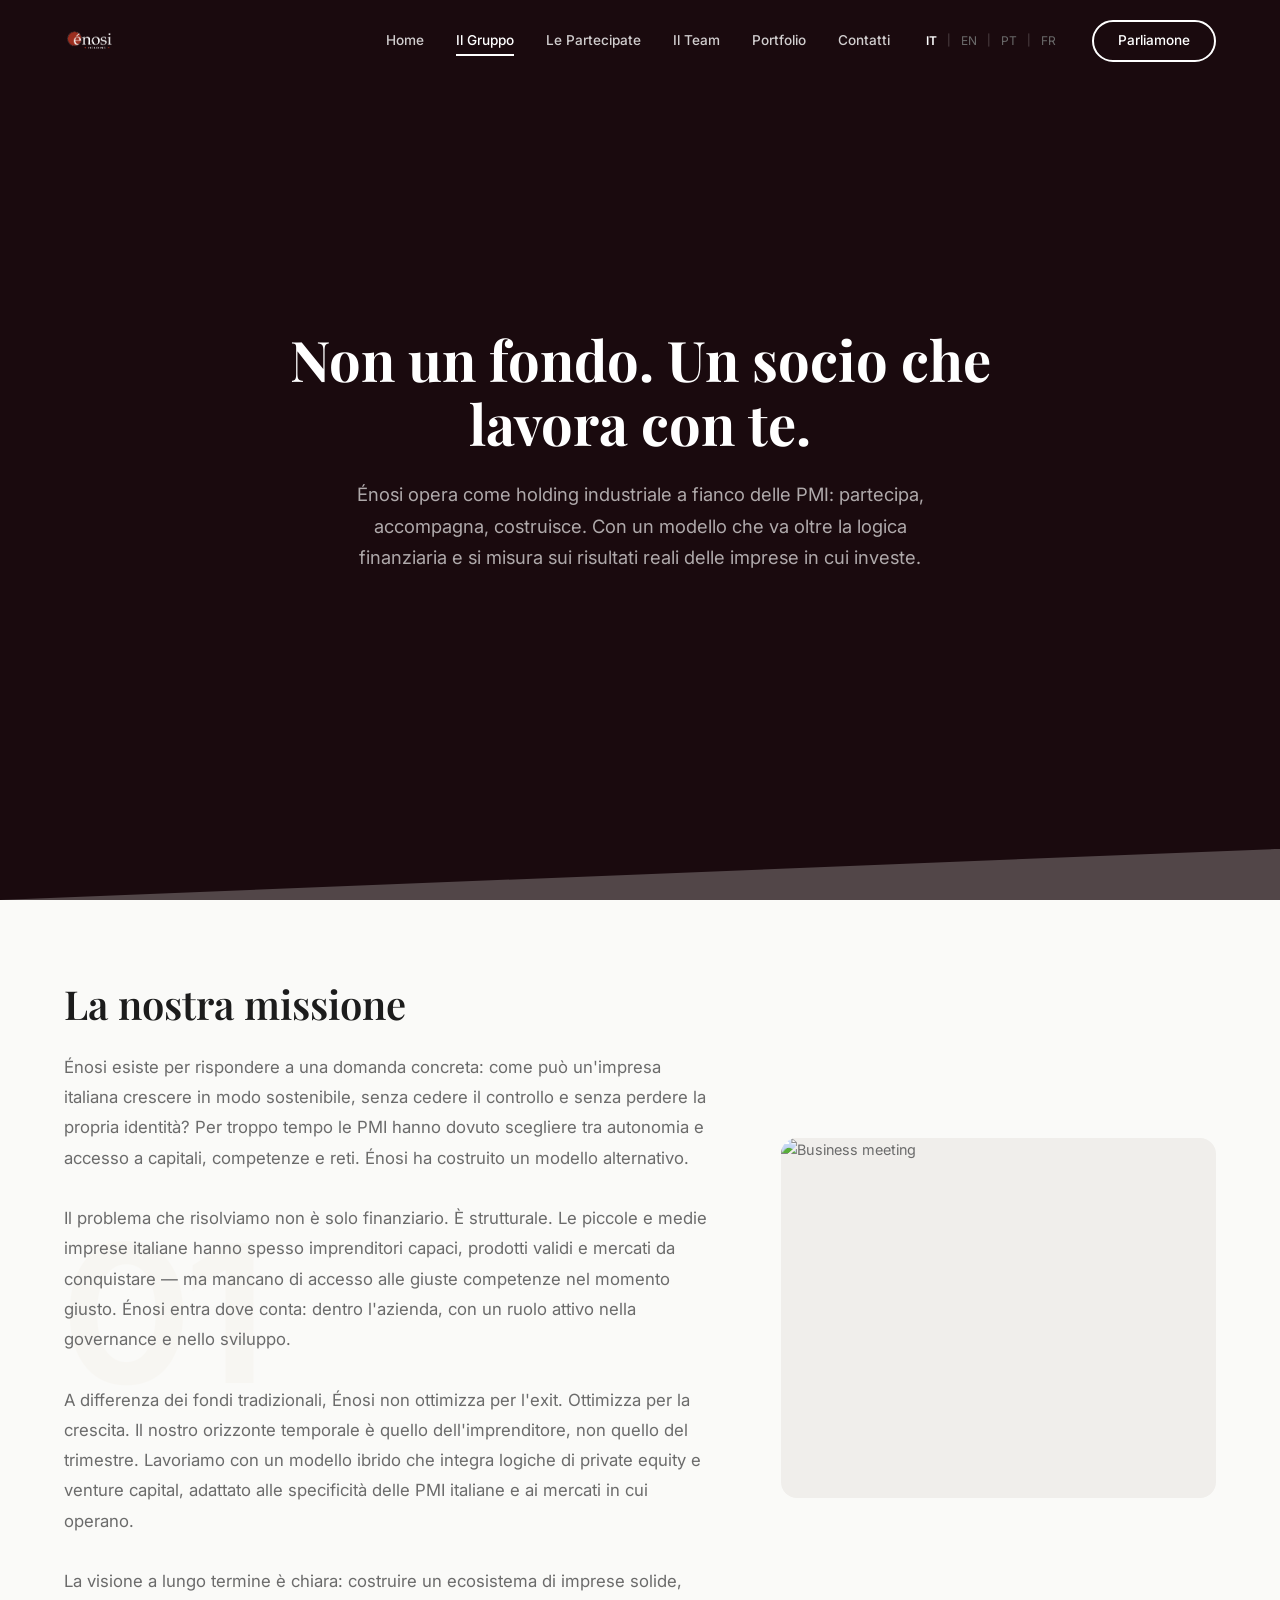
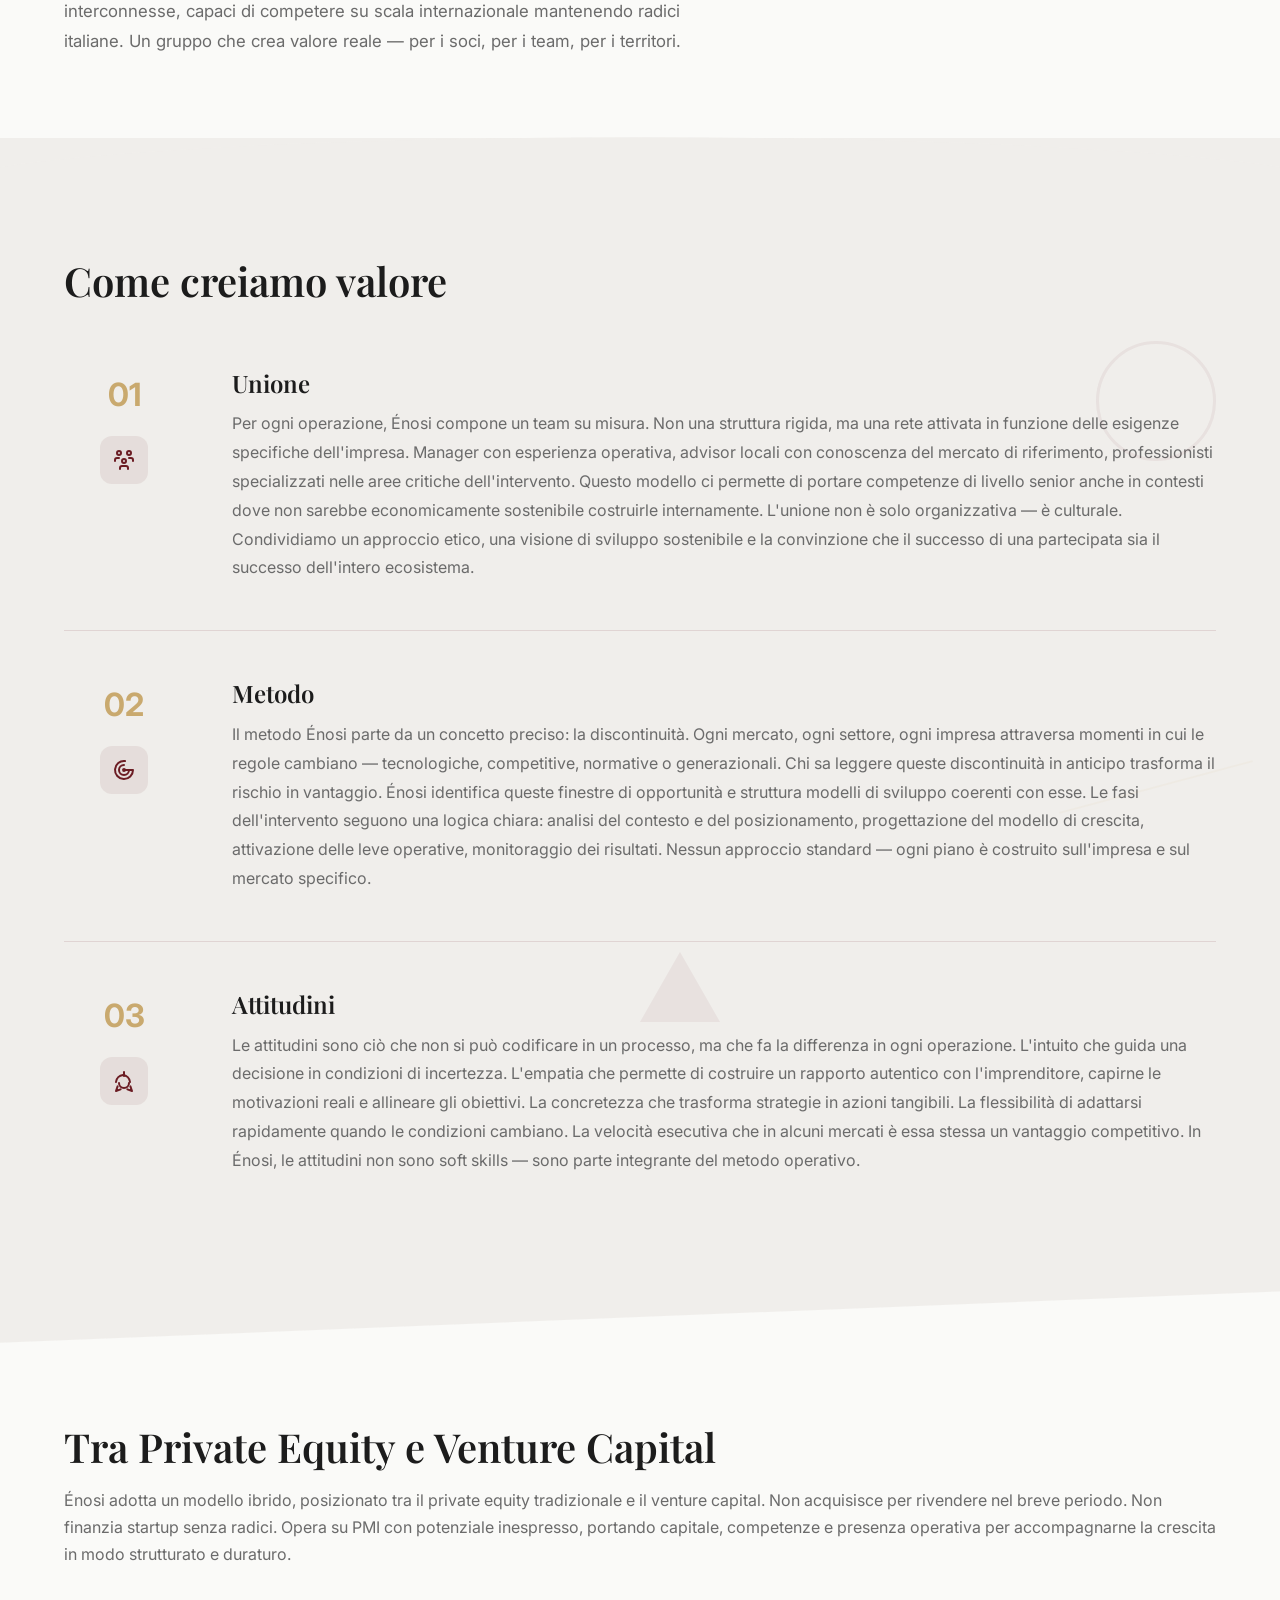
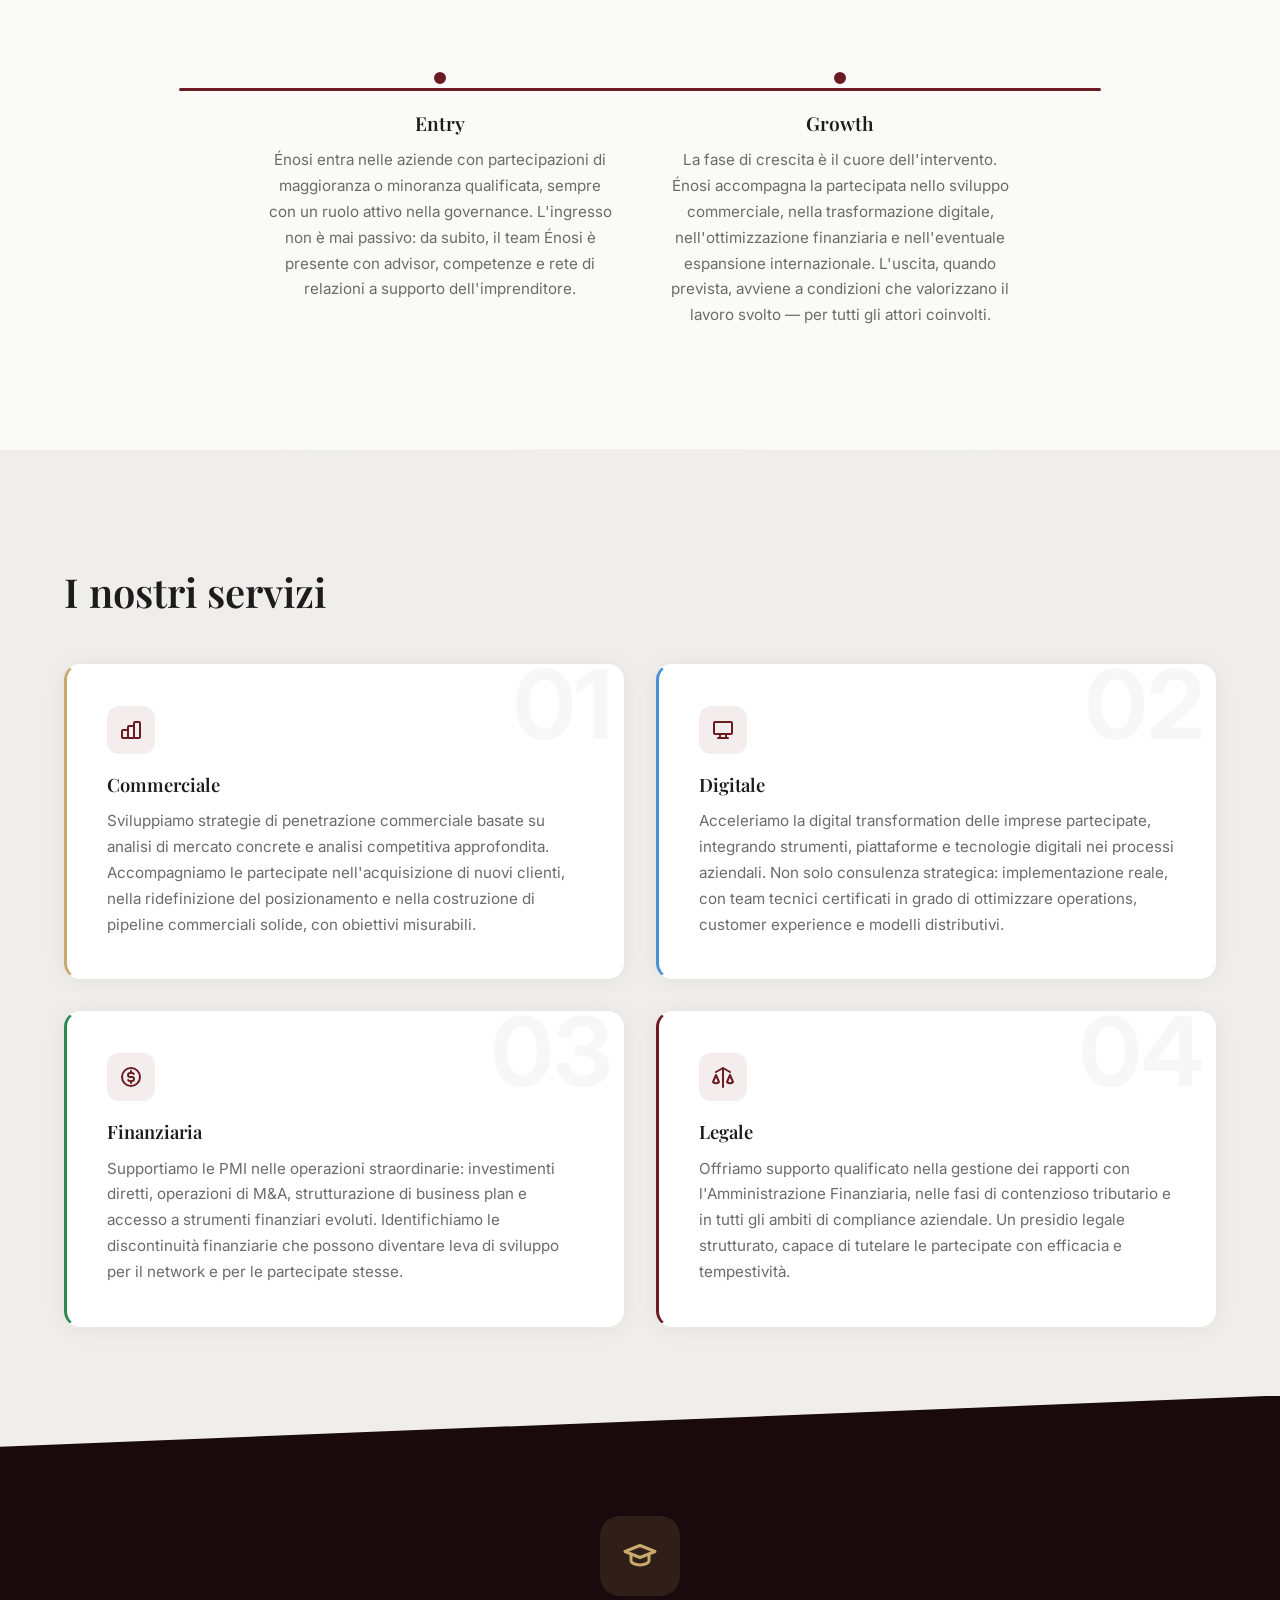
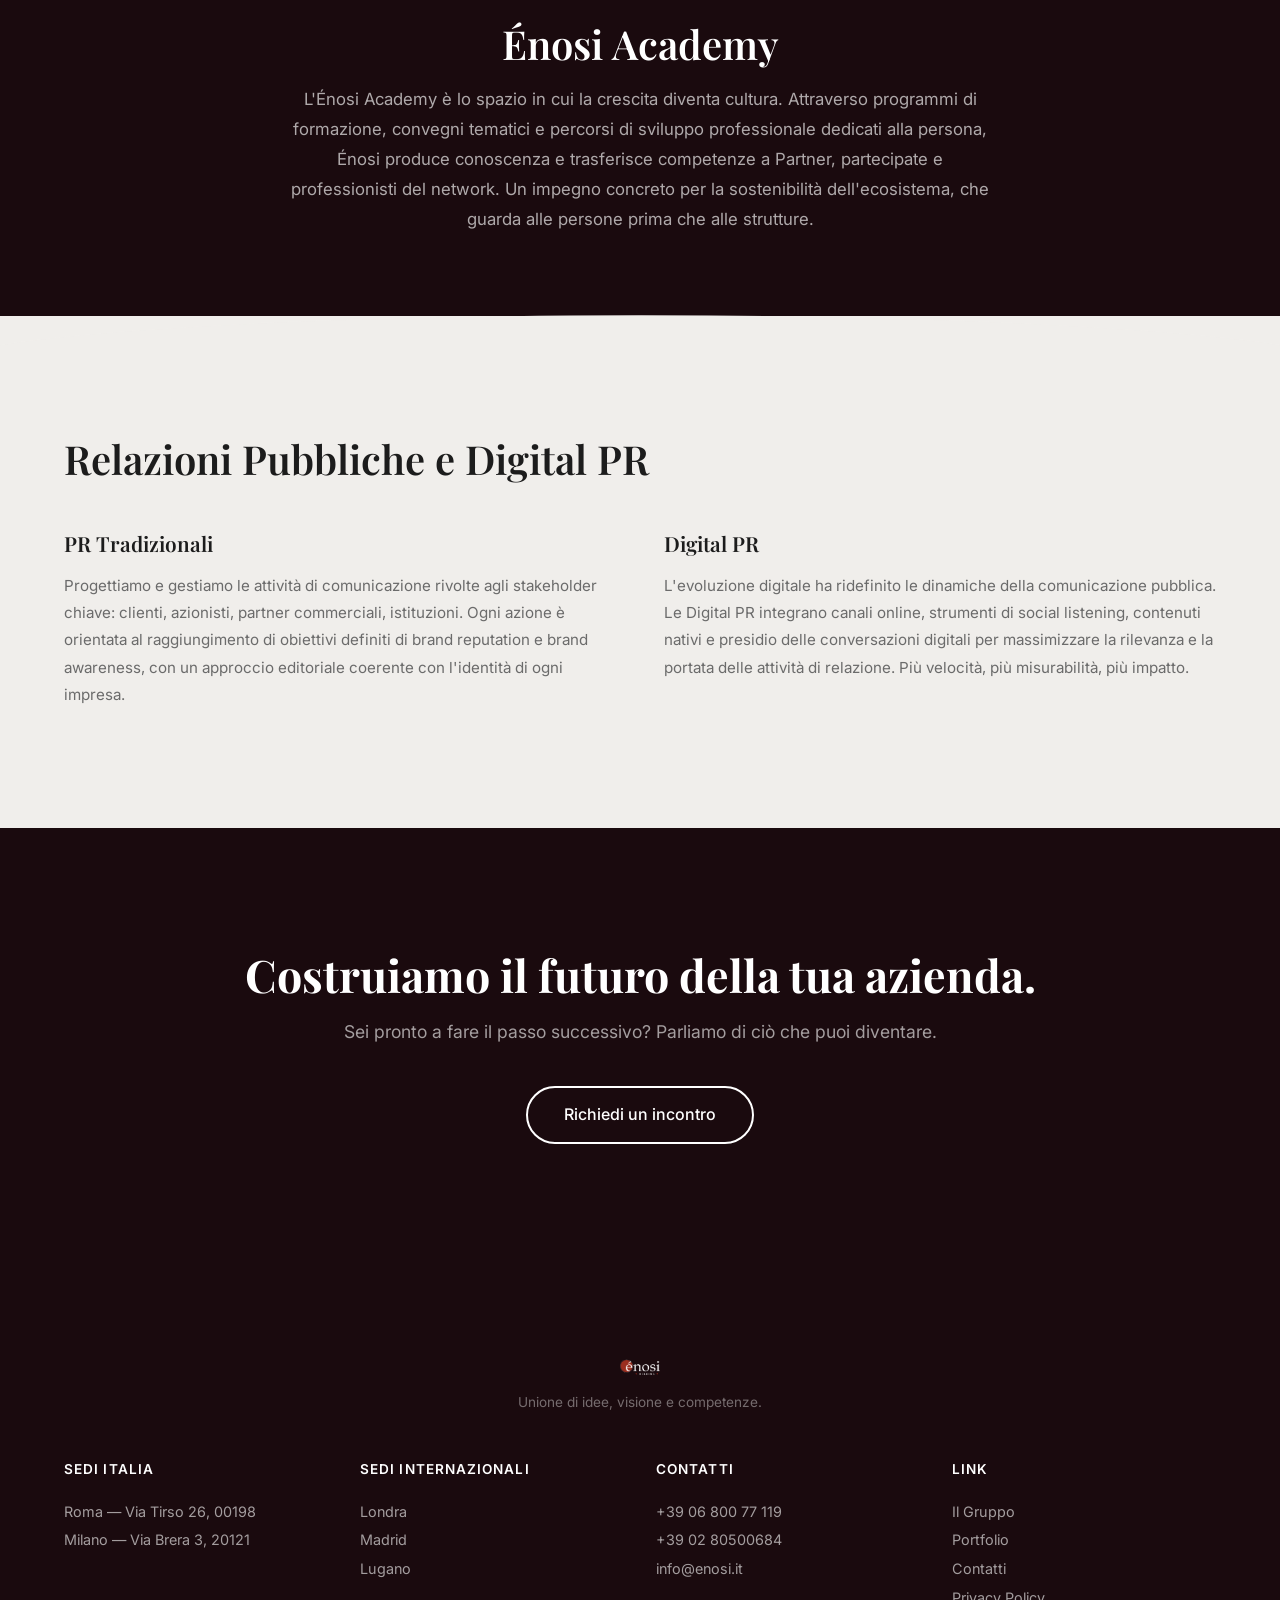
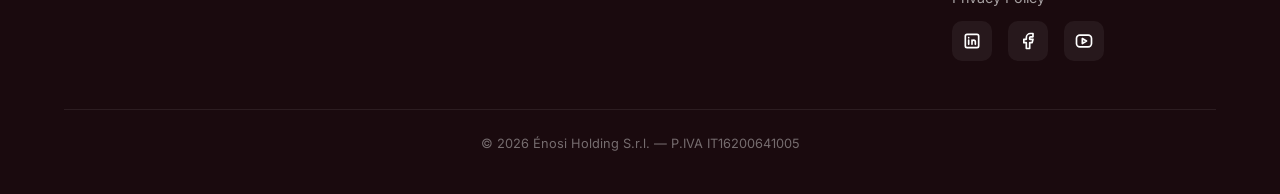
==== commit a03a75a1: "add mission section photo Co-Authored-By: Claude Opus 4.6 (1M context) <noreply@anthropic.com>" ====
--- a/il-gruppo.html
+++ b/il-gruppo.html
@@ -79,7 +79,7 @@
           <h2 class="heading-section" data-i18n="gruppo.missione.title">La nostra missione</h2>
           <p class="text-body">Énosi esiste per rispondere a una domanda concreta: come può un'impresa italiana crescere in modo sostenibile, senza cedere il controllo e senza perdere la propria identità? Per troppo tempo le PMI hanno dovuto scegliere tra autonomia e accesso a capitali, competenze e reti. Énosi ha costruito un modello alternativo.<br><br>Il problema che risolviamo non è solo finanziario. È strutturale. Le piccole e medie imprese italiane hanno spesso imprenditori capaci, prodotti validi e mercati da conquistare — ma mancano di accesso alle giuste competenze nel momento giusto. Énosi entra dove conta: dentro l'azienda, con un ruolo attivo nella governance e nello sviluppo.<br><br>A differenza dei fondi tradizionali, Énosi non ottimizza per l'exit. Ottimizza per la crescita. Il nostro orizzonte temporale è quello dell'imprenditore, non quello del trimestre. Lavoriamo con un modello ibrido che integra logiche di private equity e venture capital, adattato alle specificità delle PMI italiane e ai mercati in cui operano.<br><br>La visione a lungo termine è chiara: costruire un ecosistema di imprese solide, interconnesse, capaci di competere su scala internazionale mantenendo radici italiane. Un gruppo che crea valore reale — per i soci, per i team, per i territori.</p>
         </div>
-        <div class="mission-layout__image">Immagine</div>
+        <div class="mission-layout__image"><img src="https://images.unsplash.com/photo-1600880292203-757bb62b4baf?w=800&q=80" alt="Business meeting" style="width:100%;height:100%;object-fit:cover;border-radius:16px;"></div>
       </div>
     </div>
   </section>
--- a/css/style.css
+++ b/css/style.css
@@ -119,7 +119,19 @@
 
 .navbar__logo { display: flex; align-items: center; }
 .navbar__logo img { height: 36px; width: auto; }
-.nav-logo-img { height: 28px; width: auto; display: block; }
+.nav-logo-img {
+  height: 28px;
+  width: auto;
+  display: block;
+  max-width: 120px;
+}
+/* Fallback alt text styling if image fails */
+.navbar__logo img[alt] {
+  font-family: 'Playfair Display', serif;
+  font-size: 1.2rem;
+  font-weight: 700;
+  color: white;
+}
 
 .navbar__logo-text {
   font-family: 'Playfair Display', serif;
@@ -498,7 +510,7 @@
 /* --- Scroll Animation — Globe Canvas --- */
 .scroll-animation {
   position: relative;
-  height: 300vh;
+  height: 430vh;
   background: var(--bg-main);
 }
 
@@ -508,21 +520,26 @@
   height: 100vh;
   width: 100%;
   overflow: hidden;
-  -webkit-mask-image: radial-gradient(
-    ellipse 70% 65% at 38% 50%,
-    black 35%,
-    transparent 70%
-  );
-  mask-image: radial-gradient(
-    ellipse 70% 65% at 38% 50%,
-    black 35%,
-    transparent 70%
-  );
+}
+
+/* Cards container — fixed, outside the masked sticky */
+.scroll-cards-container {
+  position: fixed;
+  top: 0;
+  right: 0;
+  height: 100vh;
+  z-index: 10;
+  pointer-events: none;
+  display: flex;
+  align-items: center;
 }
 
 .scroll-animation__canvas {
-  max-width: 100%;
-  max-height: 100vh;
+  position: absolute;
+  top: 0;
+  left: 0;
+  width: 100%;
+  height: 100%;
   will-change: transform;
   z-index: 1;
 }
@@ -544,7 +561,7 @@
   opacity: 0;
   transition: opacity 0.4s ease, transform 0.4s ease;
   z-index: 10;
-  pointer-events: none;
+  pointer-events: auto;
 }
 
 .scroll-card.visible { opacity: 1; }
@@ -2152,11 +2169,72 @@
   .cta-section__title { font-size: 2rem; }
   .marquee-section { padding: 60px 0; }
 
-  /* Scroll cards mobile */
+  /* Scroll animation mobile — globe top half, cards bottom */
+  .scroll-animation__sticky {
+    height: 100vh !important;
+  }
+
+  .scroll-animation__canvas {
+    width: 100% !important;
+    height: 100% !important;
+  }
+
+  /* Scroll cards mobile — full width bottom sheet, alternating */
+  .scroll-cards-container {
+    z-index: 20 !important;
+    position: fixed !important;
+    bottom: 0 !important;
+    left: 0 !important;
+    right: 0 !important;
+    top: auto !important;
+    width: 100vw !important;
+    height: auto !important;
+    z-index: 10;
+    pointer-events: none;
+    padding: 0 !important;
+  }
+
   .scroll-card {
-    right: auto; top: auto;
-    bottom: 20px; left: 5%; width: 90%;
-    transform: none;
+    position: absolute !important;
+    bottom: 0 !important;
+    left: 0 !important;
+    right: 0 !important;
+    top: auto !important;
+    width: 100vw !important;
+    max-width: 100vw !important;
+    padding: 24px 24px 32px !important;
+    transform: none !important;
+    pointer-events: auto;
+    border-radius: 20px 20px 0 0 !important;
+    background: rgba(255,255,255,0.97) !important;
+    backdrop-filter: blur(12px) !important;
+    -webkit-backdrop-filter: blur(12px) !important;
+    box-shadow: 0 -8px 40px rgba(0,0,0,0.1) !important;
+  }
+
+  .scroll-card h3 {
+    font-size: 1.1rem !important;
+    margin-bottom: 6px !important;
+  }
+
+  .scroll-card p {
+    display: block !important;
+    font-size: 0.85rem !important;
+    line-height: 1.5 !important;
+  }
+
+  .scroll-card .card-detail {
+    display: block !important;
+    font-size: 0.75rem !important;
+    margin-top: 8px !important;
+    padding-top: 8px !important;
+    border-top: 1px solid rgba(0,0,0,0.06) !important;
+  }
+
+  .scroll-card .card-icon {
+    width: 36px !important;
+    height: 36px !important;
+    margin-bottom: 10px !important;
   }
 
   #enosiMap { height: 350px; }
@@ -2187,6 +2265,58 @@
 
   .section-angled { clip-path: polygon(0 2vw, 100% 0, 100% 100%, 0 100%); margin-top: -2vw; padding-top: calc(2vw + 60px); }
   .section-wave { margin-top: -2vw; padding-top: calc(2vw + 60px); }
+
+  /* Fix 1: Font sizes mobile */
+  h1 { font-size: 1.8rem !important; }
+  h2 { font-size: 1.4rem !important; }
+  h3 { font-size: 1.1rem !important; }
+  p, .panel-desc, .team-role { font-size: 0.85rem !important; }
+  .hero__title { font-size: 2rem !important; }
+  .hero__subtitle { font-size: 0.9rem !important; }
+
+  /* Fix 3: Values nav mobile */
+  .values-nav {
+    padding: 0 !important;
+    gap: 0 !important;
+    justify-content: space-between !important;
+  }
+  .values-nav-item {
+    padding: 12px 10px !important;
+    font-size: 0.75rem !important;
+    flex: 1;
+    text-align: center;
+    justify-content: center !important;
+  }
+  .values-nav-item .nav-icon {
+    width: 28px !important;
+    height: 28px !important;
+  }
+  .values-nav-item .nav-icon svg {
+    width: 14px !important;
+    height: 14px !important;
+  }
+
+  /* Fix 4: Team photos mobile — uniform squares */
+  .team-grid,
+  .team-grid-2 {
+    grid-template-columns: repeat(2, 1fr) !important;
+    gap: 24px 16px !important;
+  }
+  .team-photo {
+    aspect-ratio: 1 / 1 !important;
+    width: 100% !important;
+    height: auto !important;
+    max-height: none !important;
+  }
+  .team-photo img {
+    width: 100% !important;
+    height: 100% !important;
+    object-fit: cover !important;
+    object-position: top center !important;
+  }
+  .team-name { font-size: 0.9rem !important; }
+  .team-role { font-size: 0.75rem !important; }
+  .team-email { font-size: 0.65rem !important; }
 }
 
 @media (max-width: 480px) {
